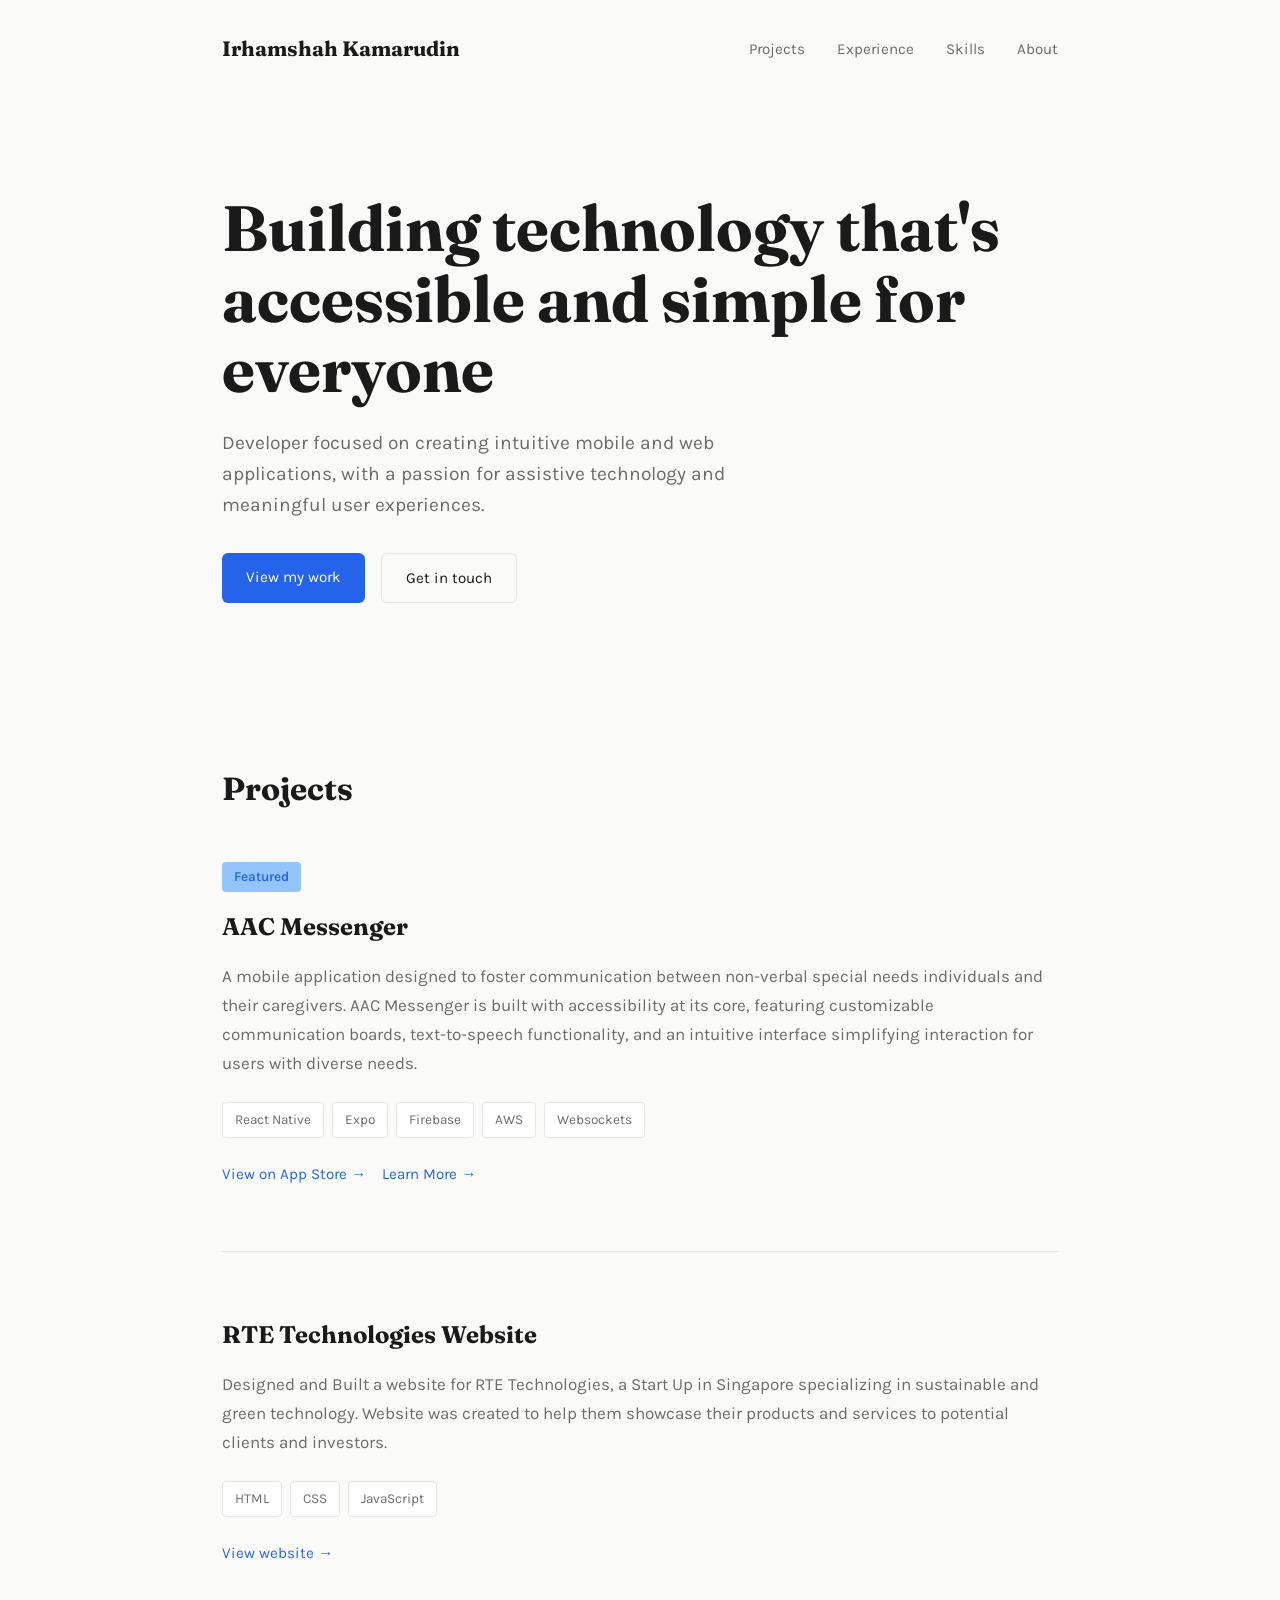
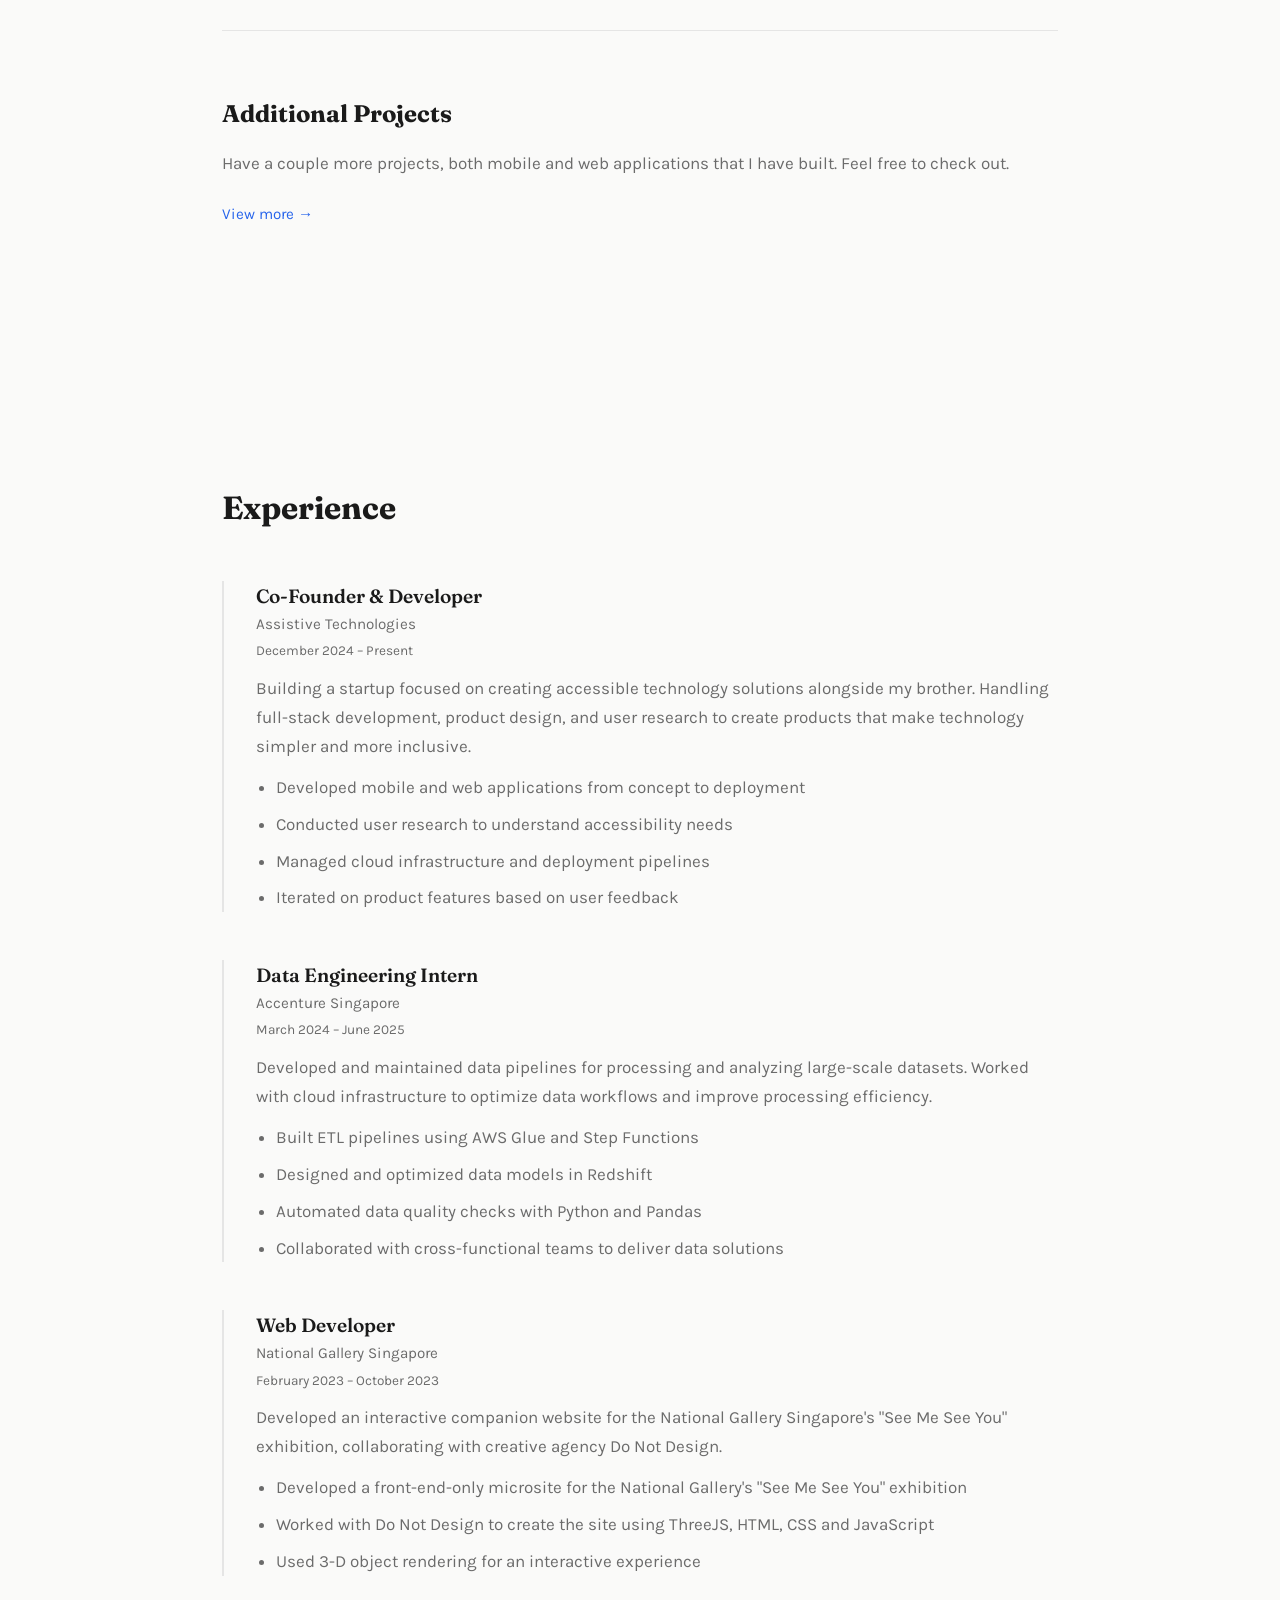
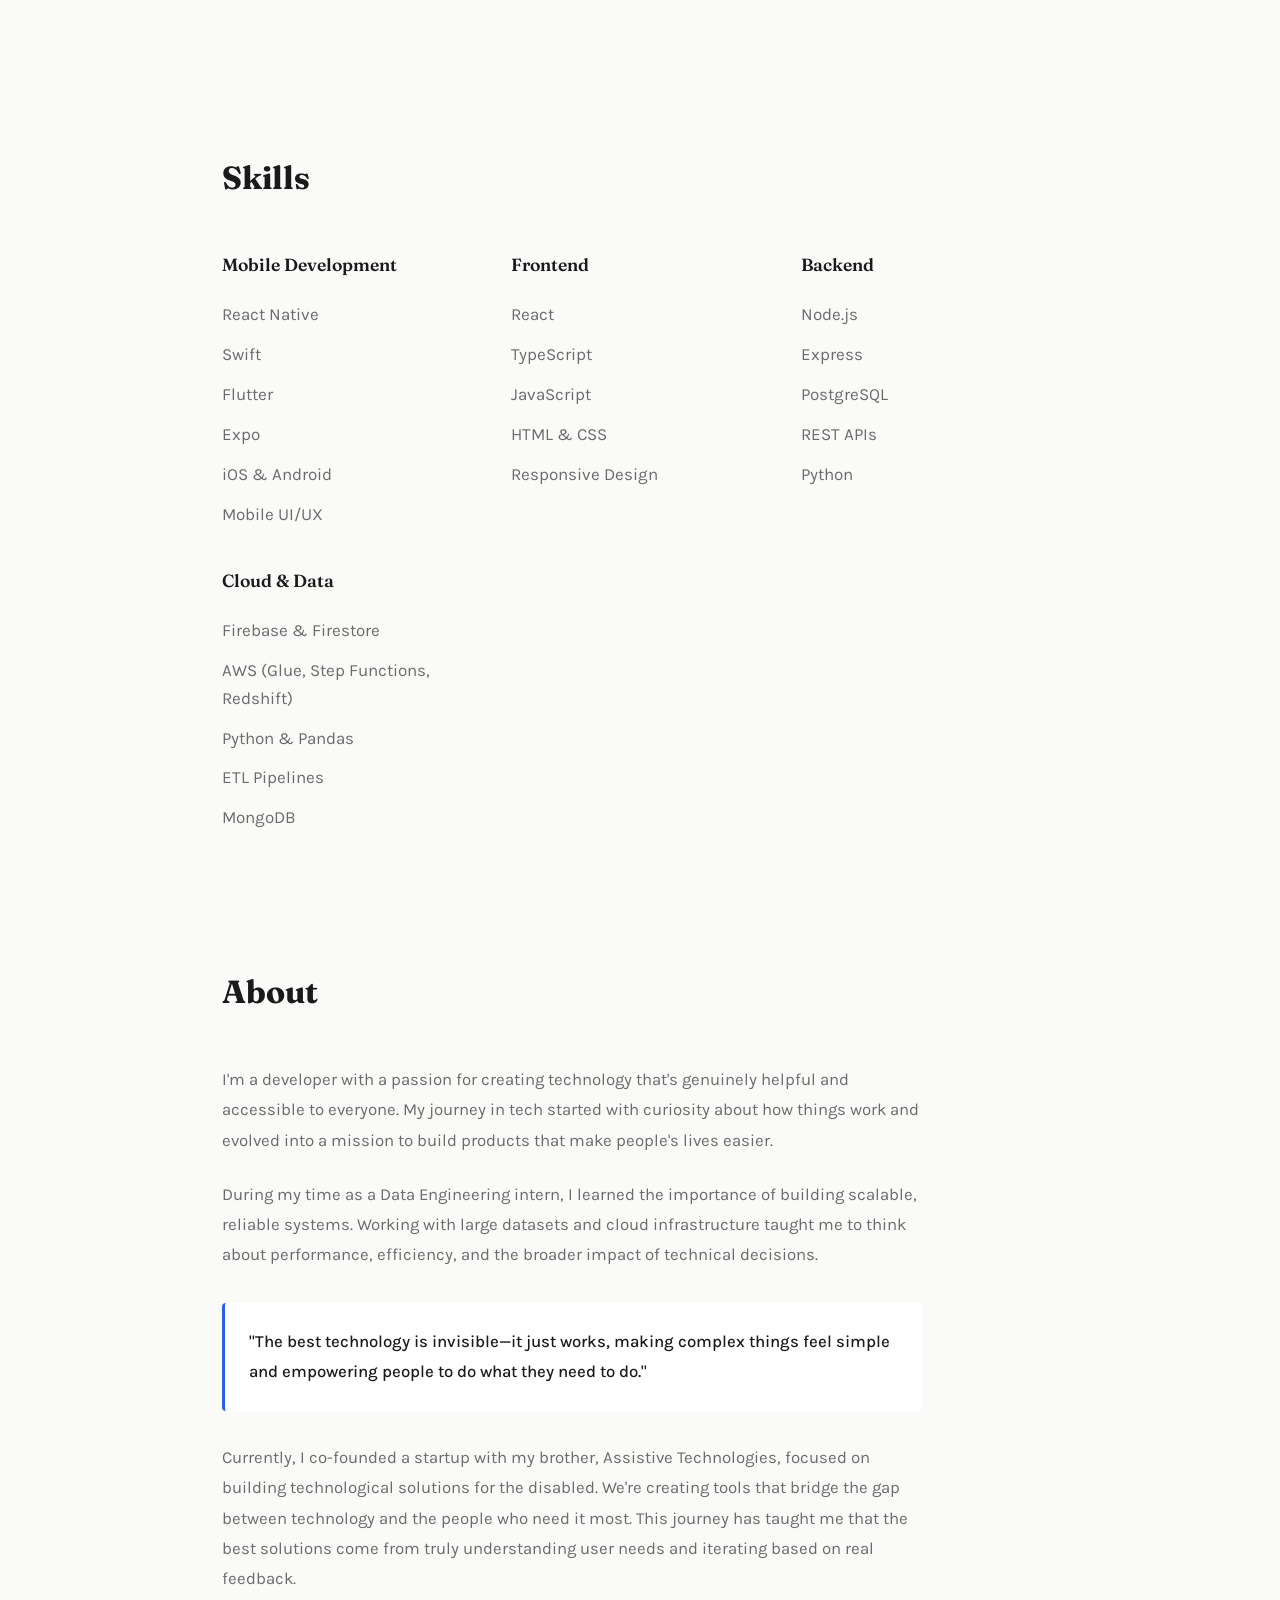
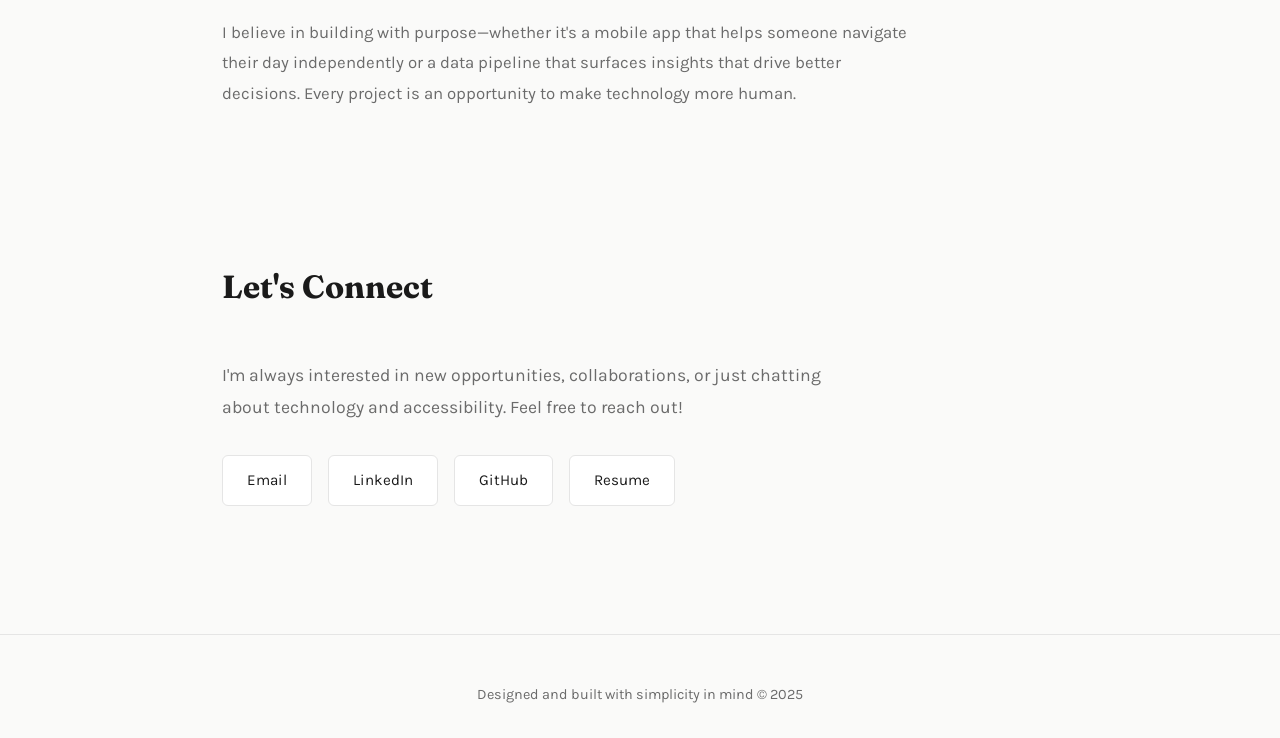
==== index.html @ ee4967f8 "finished portfolio" ====
<!DOCTYPE html>
<html lang="en">

<head>
    <meta charset="UTF-8">
    <meta name="viewport" content="width=device-width, initial-scale=1.0">
    <title>Developer Portfolio</title>
    <link rel="preconnect" href="https://fonts.googleapis.com">
    <link rel="preconnect" href="https://fonts.gstatic.com" crossorigin>
    <link rel="icon" type="image/png" href="/images/icon.png">
    <link
        href="https://fonts.googleapis.com/css2?family=Karla:wght@400;600&family=Fraunces:opsz,wght@9..144,500;9..144,700&display=swap"
        rel="stylesheet">
    <style>
        :root {
            --bg: #fafaf9;
            --text-primary: #1a1a1a;
            --text-secondary: #6b6b6b;
            --accent: #2563eb;
            --accent-light: #93c5fd;
            --border: #e5e5e5;
            --card-bg: #ffffff;
        }

        * {
            margin: 0;
            padding: 0;
            box-sizing: border-box;
        }

        body {
            font-family: 'Karla', sans-serif;
            background: var(--bg);
            color: var(--text-primary);
            line-height: 1.6;
            font-size: 17px;
        }

        .container {
            max-width: 900px;
            margin: 0 auto;
            padding: 0 2rem;
        }

        /* Navigation */
        nav {
            padding: 2rem 0;
            margin-bottom: 2rem;
        }

        .nav-content {
            display: flex;
            justify-content: space-between;
            align-items: center;
        }

        .logo {
            font-family: 'Fraunces', serif;
            font-size: 1.3rem;
            font-weight: 700;
            color: var(--text-primary);
        }

        .nav-links {
            display: flex;
            gap: 2rem;
            list-style: none;
        }

        .nav-links a {
            color: var(--text-secondary);
            text-decoration: none;
            transition: color 0.2s ease;
            font-size: 0.95rem;
        }

        .nav-links a:hover {
            color: var(--text-primary);
        }

        /* Hero Section */
        .hero {
            padding: 4rem 0 6rem;
        }

        .hero-title {
            font-family: 'Fraunces', serif;
            font-size: clamp(2.5rem, 6vw, 4rem);
            font-weight: 700;
            line-height: 1.1;
            margin-bottom: 1.5rem;
            color: var(--text-primary);
        }

        .hero-description {
            font-size: 1.2rem;
            color: var(--text-secondary);
            max-width: 600px;
            margin-bottom: 2rem;
        }

        .hero-cta {
            display: inline-flex;
            gap: 1rem;
        }

        .btn {
            padding: 0.75rem 1.5rem;
            font-family: 'Karla', sans-serif;
            font-size: 0.95rem;
            border: none;
            cursor: pointer;
            transition: all 0.2s ease;
            text-decoration: none;
            display: inline-block;
            border-radius: 6px;
        }

        .btn-primary {
            background: var(--accent);
            color: white;
        }

        .btn-primary:hover {
            background: #1d4ed8;
        }

        .btn-secondary {
            background: transparent;
            color: var(--text-primary);
            border: 1px solid var(--border);
        }

        .btn-secondary:hover {
            border-color: var(--text-primary);
        }

        /* Section */
        .section {
            padding: 4rem 0;
        }

        .section-title {
            font-family: 'Fraunces', serif;
            font-size: 2rem;
            font-weight: 700;
            margin-bottom: 3rem;
            color: var(--text-primary);
        }

        /* Projects */
        .project {
            margin-bottom: 4rem;
            padding-bottom: 4rem;
            border-bottom: 1px solid var(--border);
        }

        .project:last-child {
            border-bottom: none;
        }

        .project-header {
            margin-bottom: 1rem;
        }

        .project-title {
            font-family: 'Fraunces', serif;
            font-size: 1.5rem;
            font-weight: 700;
            margin-bottom: 0.5rem;
            color: var(--text-primary);
        }

        .project-badge {
            display: inline-block;
            padding: 0.25rem 0.75rem;
            background: var(--accent-light);
            color: var(--accent);
            font-size: 0.85rem;
            font-weight: 600;
            border-radius: 4px;
            margin-bottom: 1rem;
        }

        .project-description {
            color: var(--text-secondary);
            margin-bottom: 1.5rem;
            line-height: 1.7;
        }

        .project-tech {
            display: flex;
            flex-wrap: wrap;
            gap: 0.5rem;
            margin-bottom: 1.5rem;
        }

        .tech-tag {
            padding: 0.4rem 0.75rem;
            background: var(--card-bg);
            border: 1px solid var(--border);
            color: var(--text-secondary);
            font-size: 0.85rem;
            border-radius: 4px;
        }

        .project-links {
            display: flex;
            gap: 1rem;
        }

        .project-link {
            color: var(--accent);
            text-decoration: none;
            font-size: 0.95rem;
            transition: opacity 0.2s ease;
        }

        .project-link:hover {
            opacity: 0.7;
        }

        .project-link::after {
            content: ' →';
        }

        /* Experience */
        .experience-item {
            margin-bottom: 3rem;
            padding-left: 2rem;
            border-left: 2px solid var(--border);
        }

        .experience-header {
            margin-bottom: 0.75rem;
        }

        .experience-title {
            font-family: 'Fraunces', serif;
            font-size: 1.2rem;
            font-weight: 600;
            color: var(--text-primary);
        }

        .experience-company {
            color: var(--text-secondary);
            font-size: 0.95rem;
            margin-bottom: 0.25rem;
        }

        .experience-period {
            color: var(--text-secondary);
            font-size: 0.85rem;
        }

        .experience-description {
            color: var(--text-secondary);
            line-height: 1.7;
        }

        .experience-description ul {
            margin-top: 0.75rem;
            padding-left: 1.25rem;
        }

        .experience-description li {
            margin-bottom: 0.5rem;
        }

        /* Skills */
        .skills-grid {
            display: grid;
            grid-template-columns: repeat(auto-fit, minmax(200px, 1fr));
            gap: 2rem;
        }

        .skill-category h3 {
            font-family: 'Fraunces', serif;
            font-size: 1.1rem;
            font-weight: 600;
            margin-bottom: 1rem;
            color: var(--text-primary);
        }

        .skill-list {
            list-style: none;
        }

        .skill-list li {
            padding: 0.4rem 0;
            color: var(--text-secondary);
        }

        /* About / Story */
        .story-content {
            max-width: 700px;
        }

        .story-content p {
            color: var(--text-secondary);
            margin-bottom: 1.5rem;
            line-height: 1.8;
            font-size: 1.05rem;
        }

        .story-highlight {
            background: var(--card-bg);
            border-left: 3px solid var(--accent);
            padding: 1.5rem;
            margin: 2rem 0;
            border-radius: 4px;
        }

        .story-highlight p {
            margin-bottom: 0;
            color: var(--text-primary);
            font-weight: 500;
        }

        /* Contact */
        .contact-content {
            max-width: 600px;
        }

        .contact-description {
            color: var(--text-secondary);
            font-size: 1.1rem;
            margin-bottom: 2rem;
            line-height: 1.8;
        }

        .contact-methods {
            display: flex;
            gap: 1rem;
            flex-wrap: wrap;
        }

        .contact-link {
            padding: 0.75rem 1.5rem;
            background: var(--card-bg);
            border: 1px solid var(--border);
            color: var(--text-primary);
            text-decoration: none;
            border-radius: 6px;
            transition: all 0.2s ease;
            font-size: 0.95rem;
        }

        .contact-link:hover {
            border-color: var(--accent);
            color: var(--accent);
        }

        /* Footer */
        footer {
            padding: 3rem 0 2rem;
            margin-top: 4rem;
            border-top: 1px solid var(--border);
            text-align: center;
            color: var(--text-secondary);
            font-size: 0.9rem;
        }

        /* Mobile menu button */
        .mobile-menu-btn {
            display: none;
            background: none;
            border: none;
            font-size: 1.5rem;
            cursor: pointer;
            color: var(--text-primary);
            padding: 0.5rem;
        }

        /* Mobile menu overlay */
        .mobile-menu {
            display: none;
            position: fixed;
            top: 0;
            left: 0;
            right: 0;
            bottom: 0;
            background: var(--bg);
            z-index: 1000;
            padding: 2rem;
        }

        .mobile-menu.active {
            display: flex;
            flex-direction: column;
        }

        .mobile-menu-header {
            display: flex;
            justify-content: space-between;
            align-items: center;
            margin-bottom: 3rem;
        }

        .mobile-menu-close {
            background: none;
            border: none;
            font-size: 2rem;
            cursor: pointer;
            color: var(--text-primary);
            padding: 0.5rem;
        }

        .mobile-nav-links {
            list-style: none;
            display: flex;
            flex-direction: column;
            gap: 2rem;
        }

        .mobile-nav-links a {
            color: var(--text-primary);
            text-decoration: none;
            font-size: 1.5rem;
            font-family: 'Fraunces', serif;
            font-weight: 600;
        }

        /* Responsive */
        @media (max-width: 768px) {
            .nav-links {
                display: none;
            }

            .hero {
                padding: 2rem 0 4rem;
            }

            .section {
                padding: 3rem 0;
            }

            .skills-grid {
                grid-template-columns: 1fr;
            }

            .hero-cta {
                flex-direction: column;
                align-items: flex-start;
            }

            .contact-methods {
                flex-direction: column;
            }

            .experience-item {
                padding-left: 1rem;
            }

            .nav-links {
                display: none;
            }

            .mobile-menu-btn {
                display: block;
                /* This is new - shows the hamburger button */
            }
        }

        /* Smooth animations */
        @media (prefers-reduced-motion: no-preference) {

            .hero,
            .project,
            .experience-item,
            .skill-category {
                animation: fadeIn 0.6s ease;
            }

            @keyframes fadeIn {
                from {
                    opacity: 0;
                    transform: translateY(20px);
                }

                to {
                    opacity: 1;
                    transform: translateY(0);
                }
            }
        }
    </style>
</head>

<body>
    <nav>
        <div class="container">
            <div class="nav-content">
                <div class="logo">Irhamshah Kamarudin</div>
                <ul class="nav-links">
                    <li><a href="./projects.html">Projects</a></li>
                    <li><a href="#experience">Experience</a></li>
                    <li><a href="#skills">Skills</a></li>
                    <li><a href="#about">About</a></li>
                </ul>
                <button class="mobile-menu-btn" aria-label="Open menu">☰</button>
            </div>
        </div>
    </nav>

    <!-- Mobile Menu -->
    <div class="mobile-menu" id="mobileMenu">
        <div class="mobile-menu-header">
            <div class="logo">Irhamshah Kamarudin</div>
            <button class="mobile-menu-close" aria-label="Close menu">×</button>
        </div>
        <ul class="mobile-nav-links">
            <li><a href="#projects">Projects</a></li>
            <li><a href="#experience">Experience</a></li>
            <li><a href="#skills">Skills</a></li>
            <li><a href="#about">About</a></li>
            <li><a href="#contact">Contact</a></li>
        </ul>
    </div>


    <section class="hero">
        <div class="container">
            <h1 class="hero-title">Building technology that's accessible and simple for everyone</h1>
            <p class="hero-description">
                Developer focused on creating intuitive mobile and web applications,
                with a passion for assistive technology and meaningful user experiences.
            </p>
            <div class="hero-cta">
                <a href="#projects" class="btn btn-primary">View my work</a>
                <a href="#contact" class="btn btn-secondary">Get in touch</a>
            </div>
        </div>
    </section>

    <section id="projects" class="section">
        <div class="container">
            <h2 class="section-title">Projects</h2>

            <div class="project">
                <div class="project-header">
                    <span class="project-badge">Featured</span>
                    <h3 class="project-title">AAC Messenger</h3>
                </div>
                <p class="project-description">
                    A mobile application designed to foster communication between non-verbal special needs individuals
                    and their caregivers. AAC Messenger is built with accessibility at its core, featuring customizable
                    communication boards, text-to-speech functionality, and an intuitive interface simplifying
                    interaction for users with diverse needs.
                </p>
                <div class="project-tech">
                    <span class="tech-tag">React Native</span>
                    <span class="tech-tag">Expo</span>
                    <span class="tech-tag">Firebase</span>
                    <span class="tech-tag">AWS</span>
                    <span class="tech-tag">Websockets</span>
                </div>
                <div class="project-links">
                    <a href="https://apps.apple.com/us/app/aac-messenger/id6747913083" class="project-link"
                        target="_blank">View on App Store</a>
                    <a href="https://assistivetech.co" class="project-link" target="_blank">Learn More</a>
                </div>
            </div>

            <div class="project">
                <div class="project-header">
                    <h3 class="project-title">RTE Technologies Website</h3>
                </div>
                <p class="project-description">
                    Designed and Built a website for RTE Technologies, a Start Up in Singapore specializing in
                    sustainable and green technology. Website was created to help them showcase their products and
                    services to potential clients and investors.
                </p>
                <div class="project-tech">
                    <span class="tech-tag">HTML</span>
                    <span class="tech-tag">CSS</span>
                    <span class="tech-tag">JavaScript</span>
                </div>
                <div class="project-links">
                    <a href="https://rte-technologies.vercel.app" class="project-link" target="_blank">View website</a>
                </div>
            </div>

            <div class="project">
                <div class="project-header">
                    <h3 class="project-title">Additional Projects</h3>
                </div>
                <p class="project-description">
                    Have a couple more projects, both mobile and web applications that I have built. Feel free to check
                    out.
                </p>
                <div class="project-links">
                    <a href="./projects.html" class="project-link">View more</a>
                </div>
            </div>
        </div>
    </section>

    <section id="experience" class="section">
        <div class="container">
            <h2 class="section-title">Experience</h2>

            <div class="experience-item">
                <div class="experience-header">
                    <h3 class="experience-title">Co-Founder & Developer</h3>
                    <p class="experience-company">Assistive Technologies</p>
                    <p class="experience-period">December 2024 – Present</p>
                </div>
                <div class="experience-description">
                    <p>
                        Building a startup focused on creating accessible technology solutions alongside my brother.
                        Handling full-stack development, product design, and user research to create products that
                        make technology simpler and more inclusive.
                    </p>
                    <ul>
                        <li>Developed mobile and web applications from concept to deployment</li>
                        <li>Conducted user research to understand accessibility needs</li>
                        <li>Managed cloud infrastructure and deployment pipelines</li>
                        <li>Iterated on product features based on user feedback</li>
                    </ul>
                </div>
            </div>

            <div class="experience-item">
                <div class="experience-header">
                    <h3 class="experience-title">Data Engineering Intern</h3>
                    <p class="experience-company">Accenture Singapore</p>
                    <p class="experience-period">March 2024 – June 2025</p>
                </div>
                <div class="experience-description">
                    <p>
                        Developed and maintained data pipelines for processing and analyzing large-scale datasets.
                        Worked with cloud infrastructure to optimize data workflows and improve processing efficiency.
                    </p>
                    <ul>
                        <li>Built ETL pipelines using AWS Glue and Step Functions</li>
                        <li>Designed and optimized data models in Redshift</li>
                        <li>Automated data quality checks with Python and Pandas</li>
                        <li>Collaborated with cross-functional teams to deliver data solutions</li>
                    </ul>
                </div>
            </div>

            <div class="experience-item">
                <div class="experience-header">
                    <h3 class="experience-title">Web Developer</h3>
                    <p class="experience-company">National Gallery Singapore</p>
                    <p class="experience-period">February 2023 – October 2023</p>
                </div>
                <div class="experience-description">
                    <p>
                        Developed an interactive companion website for the National Gallery Singapore's "See Me See You"
                        exhibition, collaborating with creative agency Do Not Design.
                    </p>
                    <ul>
                        <li>Developed a front-end-only microsite for the National Gallery's "See Me See You" exhibition
                        </li>
                        <li>Worked with Do Not Design to create the site using ThreeJS, HTML, CSS and JavaScript</li>
                        <li>Used 3-D object rendering for an interactive experience</li>
                    </ul>
                </div>
            </div>
        </div>
    </section>

    <section id="skills" class="section">
        <div class="container">
            <h2 class="section-title">Skills</h2>

            <div class="skills-grid">
                <div class="skill-category">
                    <h3>Mobile Development</h3>
                    <ul class="skill-list">
                        <li>React Native</li>
                        <li>Swift</li>
                        <li>Flutter</li>
                        <li>Expo</li>
                        <li>iOS & Android</li>
                        <li>Mobile UI/UX</li>
                    </ul>
                </div>

                <div class="skill-category">
                    <h3>Frontend</h3>
                    <ul class="skill-list">
                        <li>React</li>
                        <li>TypeScript</li>
                        <li>JavaScript</li>
                        <li>HTML & CSS</li>
                        <li>Responsive Design</li>
                    </ul>
                </div>

                <div class="skill-category">
                    <h3>Backend</h3>
                    <ul class="skill-list">
                        <li>Node.js</li>
                        <li>Express</li>
                        <li>PostgreSQL</li>
                        <li>REST APIs</li>
                        <li>Python</li>
                    </ul>
                </div>

                <div class="skill-category">
                    <h3>Cloud & Data</h3>
                    <ul class="skill-list">
                        <li>Firebase & Firestore</li>
                        <li>AWS (Glue, Step Functions, Redshift)</li>
                        <li>Python & Pandas</li>
                        <li>ETL Pipelines</li>
                        <li>MongoDB</li>
                    </ul>
                </div>
            </div>
        </div>
    </section>

    <section id="about" class="section">
        <div class="container">
            <h2 class="section-title">About</h2>

            <div class="story-content">
                <p>
                    I'm a developer with a passion for creating technology that's genuinely helpful and accessible
                    to everyone. My journey in tech started with curiosity about how things work and evolved into
                    a mission to build products that make people's lives easier.
                </p>

                <p>
                    During my time as a Data Engineering intern, I learned the importance of building scalable,
                    reliable systems. Working with large datasets and cloud infrastructure taught me to think
                    about performance, efficiency, and the broader impact of technical decisions.
                </p>

                <div class="story-highlight">
                    <p>
                        "The best technology is invisible—it just works, making complex things feel simple and
                        empowering people to do what they need to do."
                    </p>
                </div>

                <p>
                    Currently, I co-founded a startup with my brother, Assistive Technologies, focused on building
                    technological solutions for the disabled.
                    We're creating tools that bridge the gap between technology and the people who need it most.
                    This journey has taught me that the best solutions come from truly understanding user needs and
                    iterating based on real feedback.
                </p>

                <p>
                    I believe in building with purpose—whether it's a mobile app that helps someone navigate their
                    day independently or a data pipeline that surfaces insights that drive better decisions.
                    Every project is an opportunity to make technology more human.
                </p>
            </div>
        </div>
    </section>

    <section id="contact" class="section">
        <div class="container">
            <h2 class="section-title">Let's Connect</h2>

            <div class="contact-content">
                <p class="contact-description">
                    I'm always interested in new opportunities, collaborations, or just chatting about
                    technology and accessibility. Feel free to reach out!
                </p>
                <div class="contact-methods">
                    <a href="mailto:irhamshah321@gmail.com" class="contact-link">Email</a>
                    <a href="https://www.linkedin.com/in/irhamshah-kamarudin-80ab85247/" class="contact-link"
                        target="_blank">LinkedIn</a>
                    <a href="https://github.com/Irhamshah" class="contact-link" target="_blank">GitHub</a>
                    <a href="https://docs.google.com/document/d/1ploXqMOo59dE6M9wR68OYbi_qHSJCjIAnPvrazrjEHA/edit?usp=sharing"
                        class="contact-link" target="_blank">Resume</a>
                </div>
            </div>
        </div>
    </section>

    <footer>
        <div class="container">
            <p>Designed and built with simplicity in mind © 2025</p>
        </div>
    </footer>

    <script src="./script.js"></script>
</body>

</html>
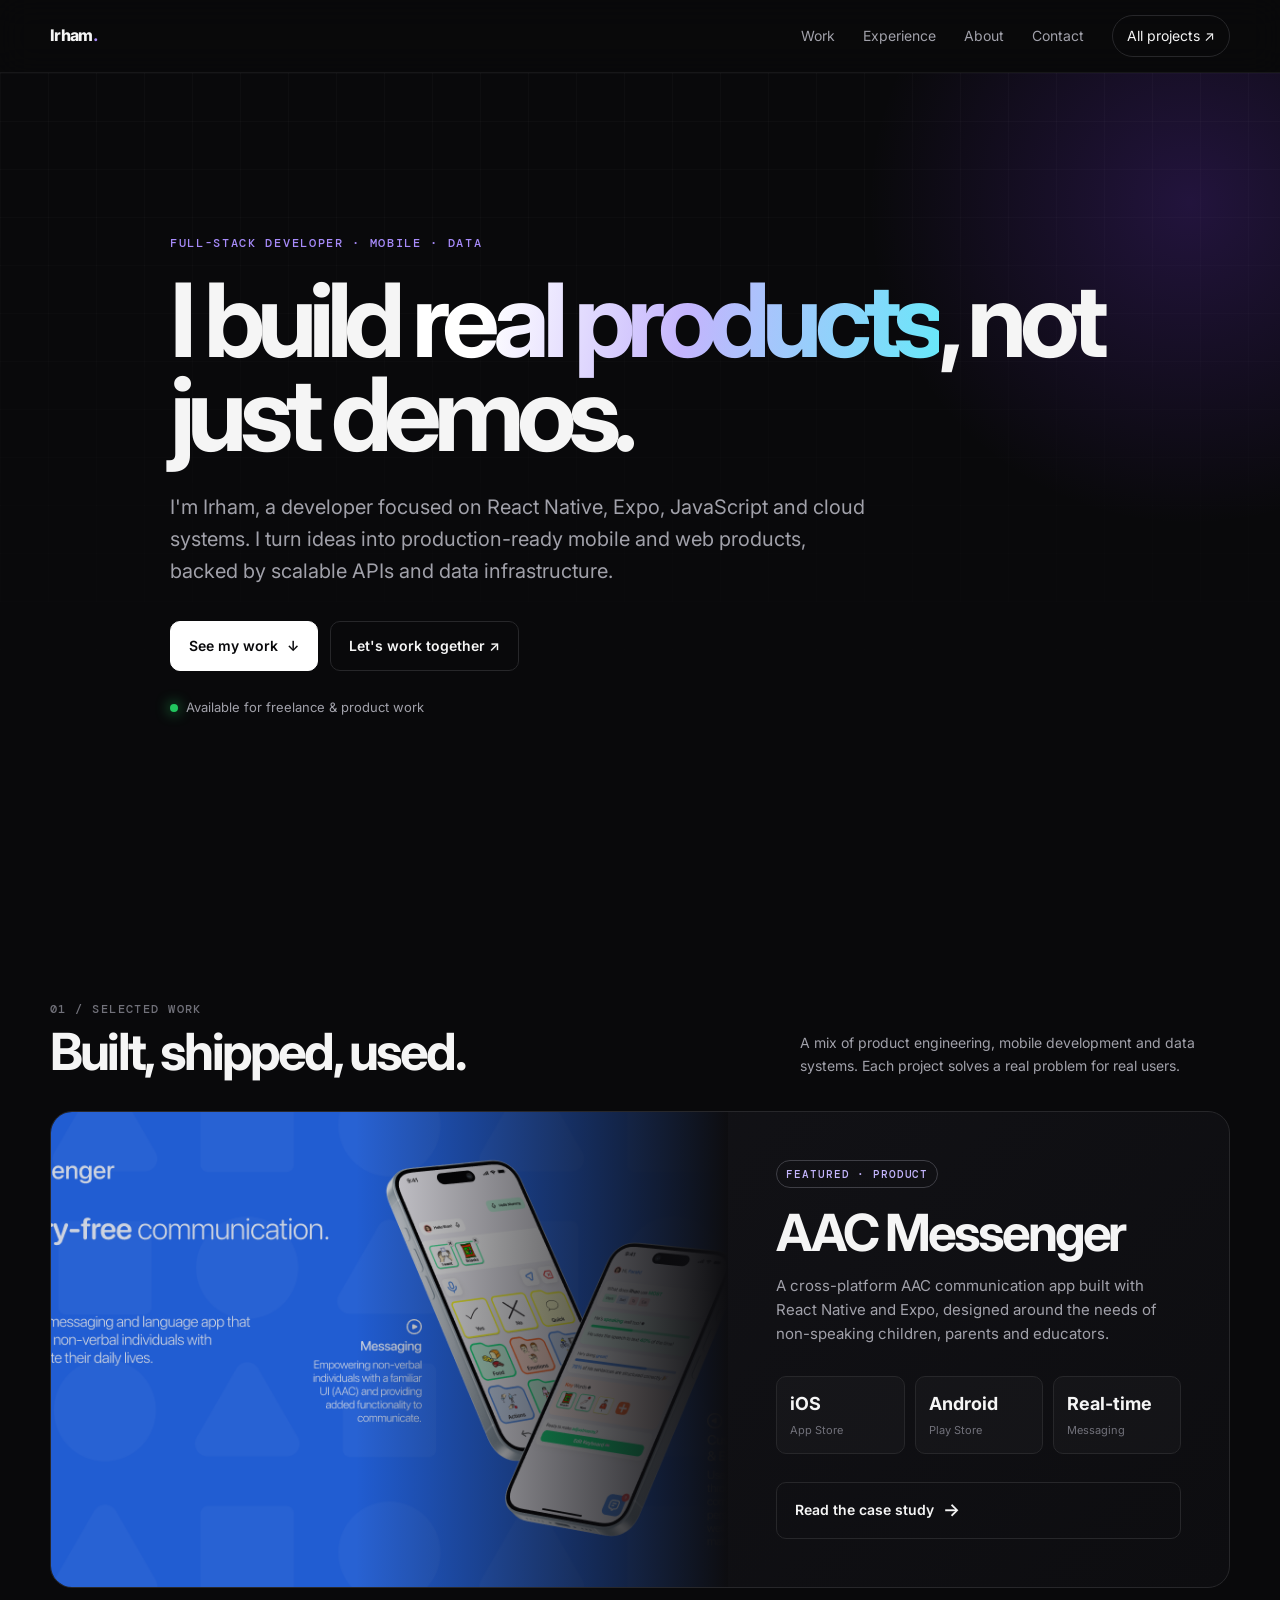
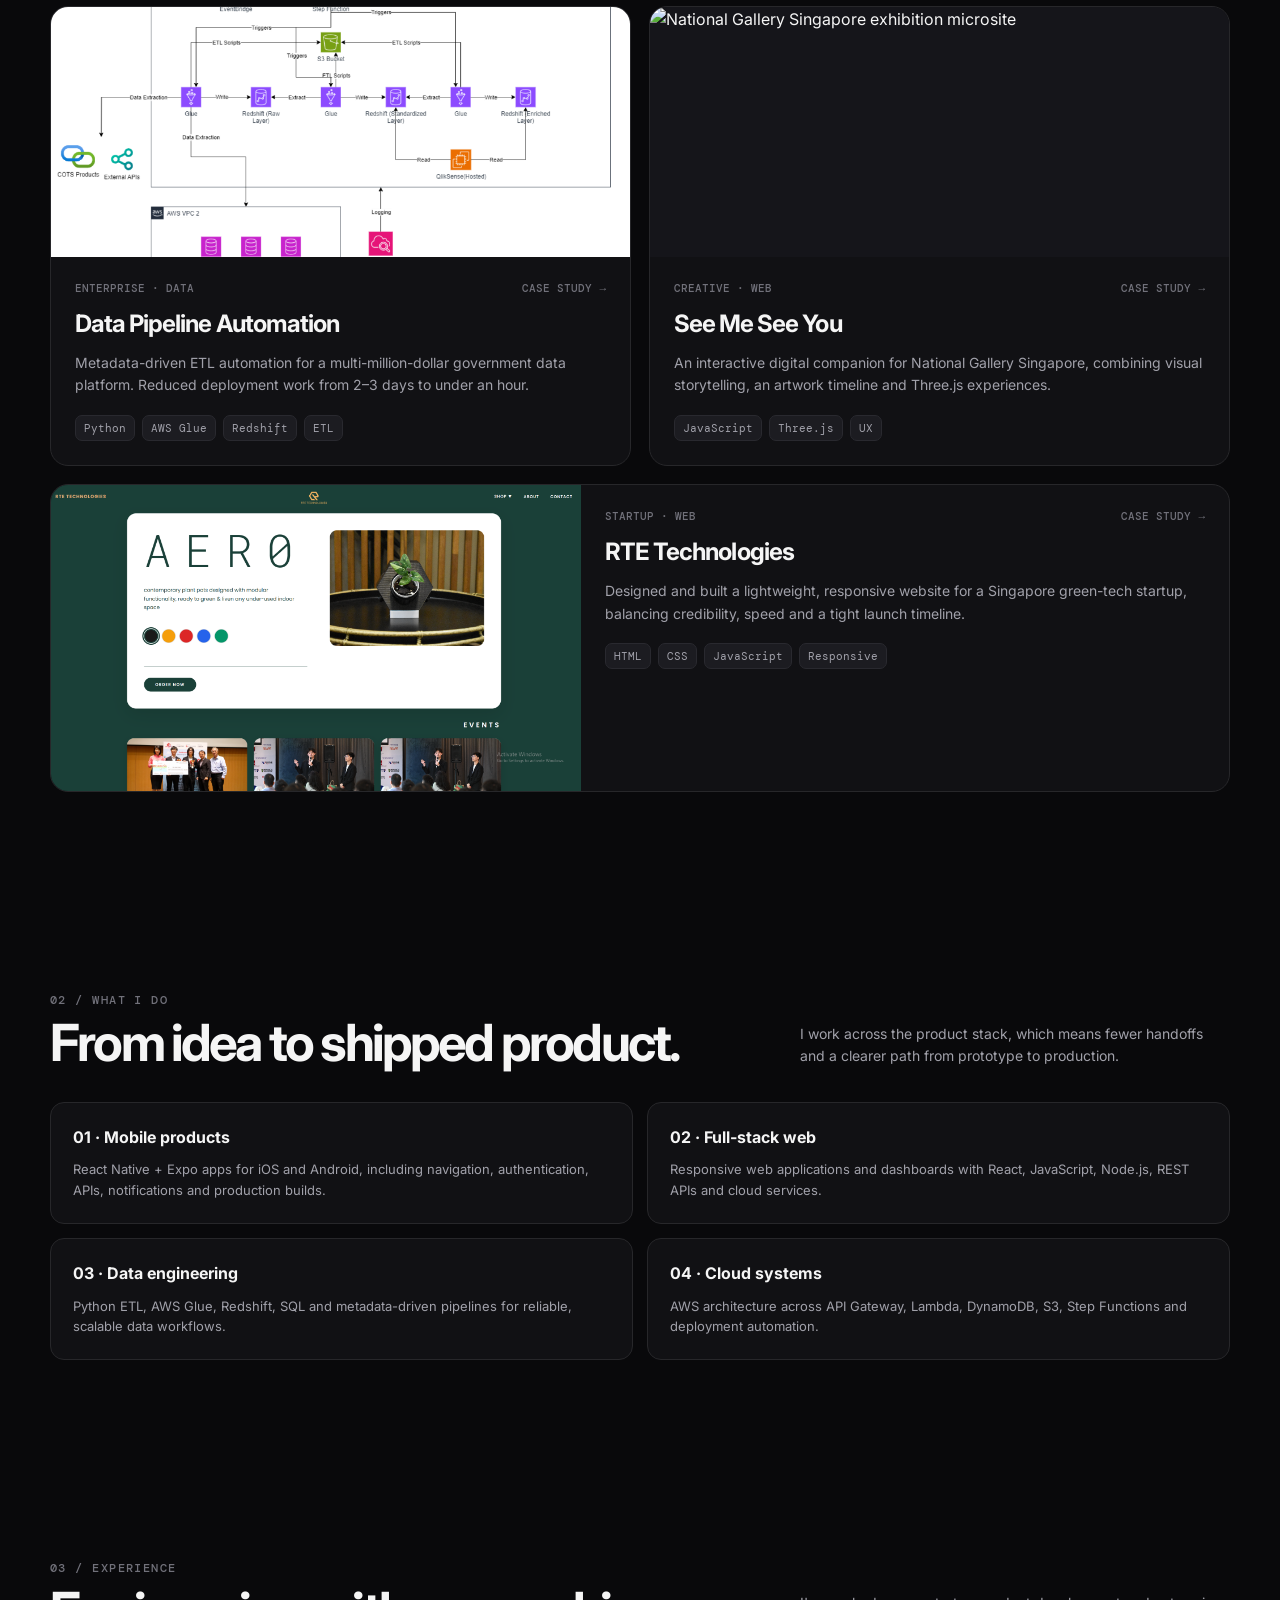
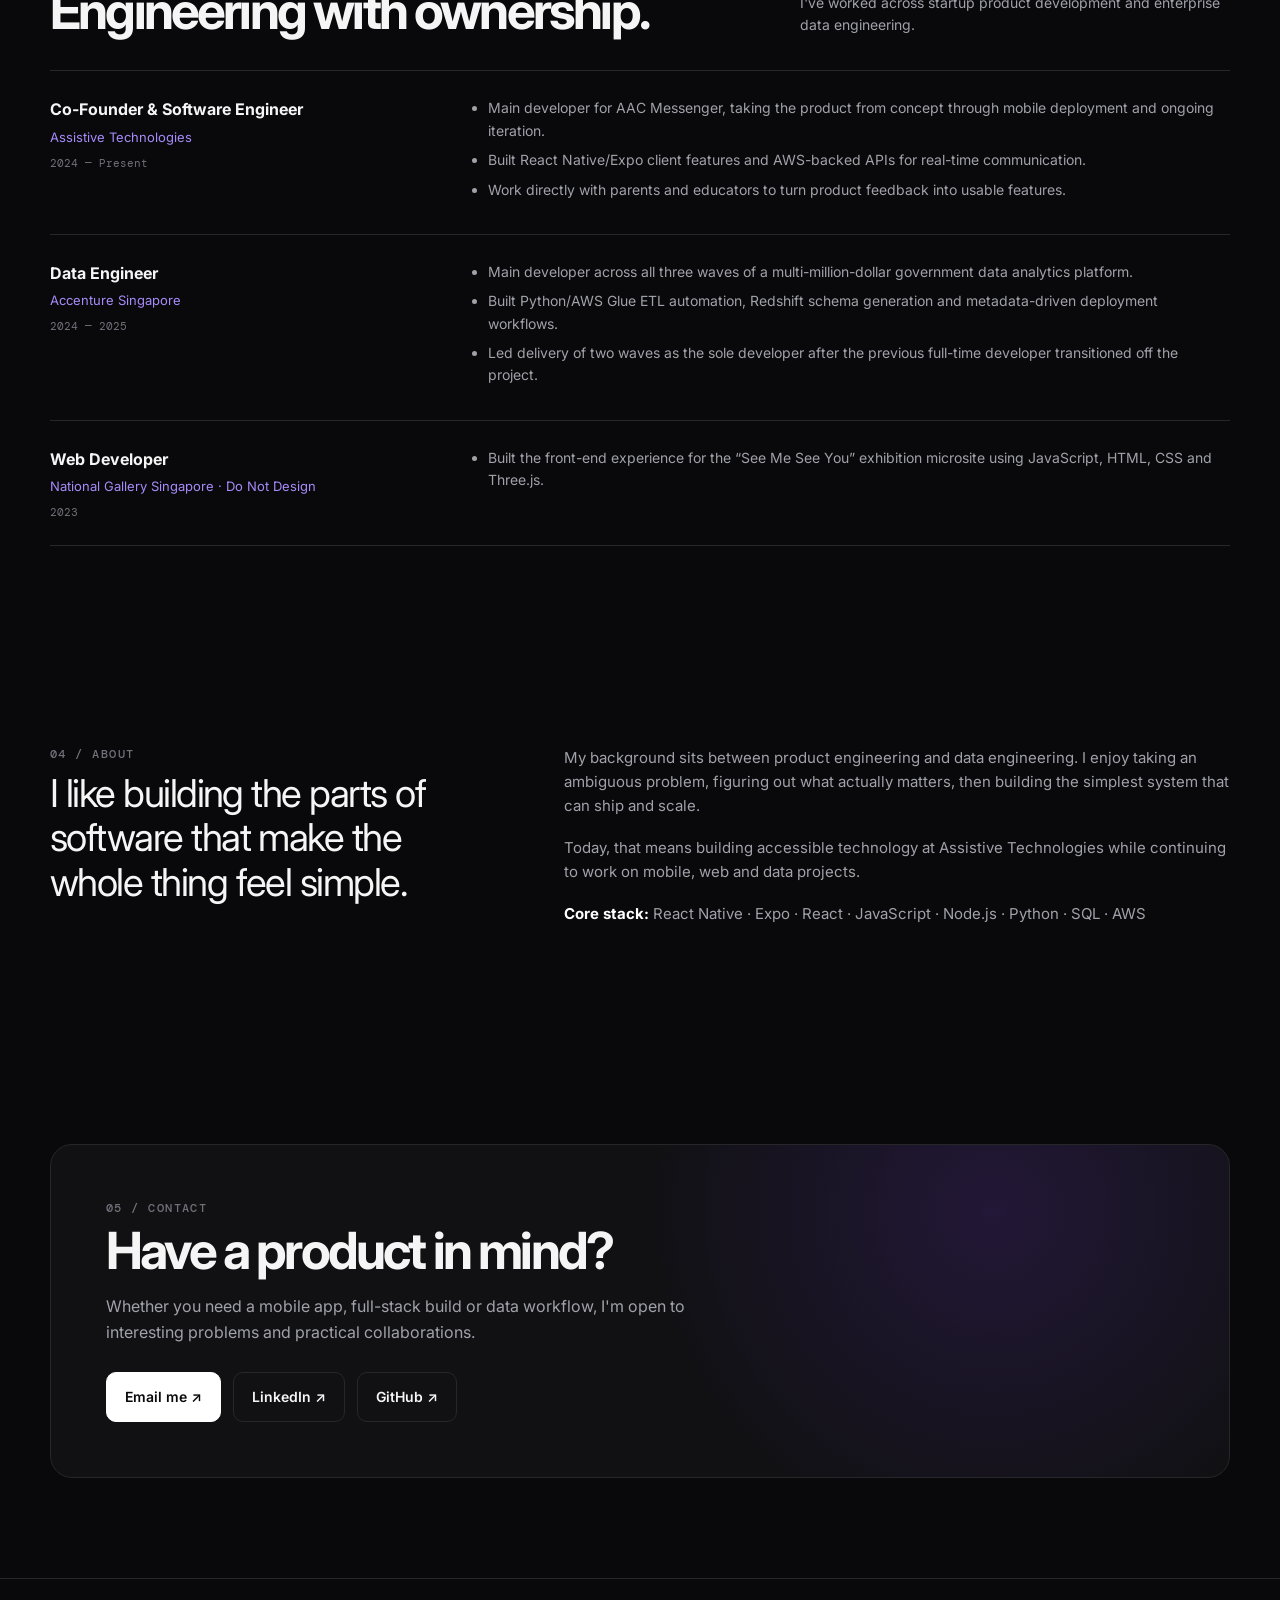
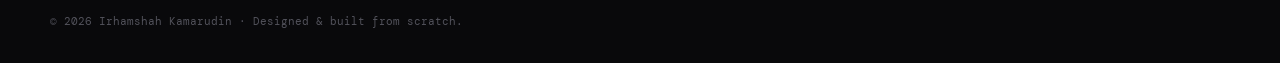
==== commit 9d15db65: "major redesign update" ====
--- a/index.html
+++ b/index.html
@@ -4,484 +4,577 @@
 <head>
     <meta charset="UTF-8">
     <meta name="viewport" content="width=device-width, initial-scale=1.0">
-    <title>Developer Portfolio</title>
+    <meta name="description"
+        content="Irhamshah Kamarudin is a full-stack, React Native and data engineer building production-ready digital products.">
+    <title>Irhamshah Kamarudin — Developer & Product Builder</title>
+    <link rel="icon" type="image/png" href="images/icon.png">
     <link rel="preconnect" href="https://fonts.googleapis.com">
     <link rel="preconnect" href="https://fonts.gstatic.com" crossorigin>
-    <link rel="icon" type="image/png" href="/images/icon.png">
     <link
-        href="https://fonts.googleapis.com/css2?family=Karla:wght@400;600&family=Fraunces:opsz,wght@9..144,500;9..144,700&display=swap"
+        href="https://fonts.googleapis.com/css2?family=DM+Mono:wght@400;500&family=Inter:wght@400;500;600;700;800&display=swap"
         rel="stylesheet">
     <style>
         :root {
-            --bg: #fafaf9;
-            --text-primary: #1a1a1a;
-            --text-secondary: #6b6b6b;
-            --accent: #2563eb;
-            --accent-light: #93c5fd;
-            --border: #e5e5e5;
-            --card-bg: #ffffff;
+            --bg: #09090b;
+            --surface: #111114;
+            --surface2: #17171b;
+            --text: #f5f5f5;
+            --muted: #a1a1aa;
+            --line: #27272a;
+            --accent: #7c3aed;
+            --accent2: #22d3ee;
+            --max: 1180px;
         }
 
         * {
+            box-sizing: border-box;
             margin: 0;
-            padding: 0;
-            box-sizing: border-box;
+            padding: 0
+        }
+
+        html {
+            scroll-behavior: smooth
         }
 
         body {
-            font-family: 'Karla', sans-serif;
+            font-family: Inter, system-ui, sans-serif;
             background: var(--bg);
-            color: var(--text-primary);
-            line-height: 1.6;
-            font-size: 17px;
+            color: var(--text);
+            line-height: 1.6
+        }
+
+        a {
+            color: inherit;
+            text-decoration: none
         }
 
         .container {
-            max-width: 900px;
-            margin: 0 auto;
-            padding: 0 2rem;
-        }
-
-        /* Navigation */
+            width: min(var(--max), calc(100% - 40px));
+            margin: auto
+        }
+
         nav {
-            padding: 2rem 0;
-            margin-bottom: 2rem;
-        }
-
-        .nav-content {
+            position: sticky;
+            top: 0;
+            z-index: 20;
+            background: rgba(9, 9, 11, .78);
+            backdrop-filter: blur(16px);
+            border-bottom: 1px solid rgba(255, 255, 255, .06)
+        }
+
+        .nav {
+            height: 72px;
+            display: flex;
+            align-items: center;
+            justify-content: space-between
+        }
+
+        .logo {
+            font-weight: 800;
+            letter-spacing: -.04em
+        }
+
+        .logo span {
+            color: #a78bfa
+        }
+
+        .navlinks {
+            display: flex;
+            gap: 28px;
+            align-items: center;
+            font-size: 14px;
+            color: var(--muted)
+        }
+
+        .navlinks a:hover {
+            color: var(--text)
+        }
+
+        .nav-cta {
+            padding: 9px 14px;
+            border: 1px solid var(--line);
+            border-radius: 999px;
+            color: var(--text)
+        }
+
+        .hero {
+            min-height: calc(100vh - 72px);
+            display: flex;
+            align-items: center;
+            padding: 80px 0 100px;
+            position: relative;
+            overflow: hidden
+        }
+
+        .hero:before {
+            content: "";
+            position: absolute;
+            width: 700px;
+            height: 700px;
+            right: -260px;
+            top: -220px;
+            background: radial-gradient(circle, rgba(124, 58, 237, .22), transparent 65%);
+            pointer-events: none
+        }
+
+        .hero:after {
+            content: "";
+            position: absolute;
+            inset: 0;
+            background-image: linear-gradient(rgba(255, 255, 255, .025) 1px, transparent 1px), linear-gradient(90deg, rgba(255, 255, 255, .025) 1px, transparent 1px);
+            background-size: 48px 48px;
+            mask-image: linear-gradient(to bottom, black, transparent 85%);
+            pointer-events: none
+        }
+
+        .hero-inner {
+            position: relative;
+            z-index: 1;
+            max-width: 940px
+        }
+
+        .eyebrow {
+            font: 500 12px "DM Mono", monospace;
+            color: #a78bfa;
+            letter-spacing: .14em;
+            text-transform: uppercase;
+            margin-bottom: 22px
+        }
+
+        h1 {
+            font-size: clamp(3.4rem, 8vw, 7.6rem);
+            line-height: .92;
+            letter-spacing: -.075em;
+            max-width: 1050px
+        }
+
+        .gradient {
+            background: linear-gradient(100deg, #fff 15%, #c4b5fd 52%, #67e8f9);
+            -webkit-background-clip: text;
+            background-clip: text;
+            color: transparent
+        }
+
+        .hero-copy {
+            max-width: 700px;
+            margin: 30px 0 34px;
+            color: var(--muted);
+            font-size: clamp(1.05rem, 2vw, 1.25rem)
+        }
+
+        .actions {
+            display: flex;
+            gap: 12px;
+            flex-wrap: wrap
+        }
+
+        .btn {
+            display: inline-flex;
+            align-items: center;
+            gap: 9px;
+            padding: 13px 18px;
+            border-radius: 10px;
+            font-weight: 600;
+            font-size: 14px;
+            border: 1px solid var(--line);
+            transition: .2s
+        }
+
+        .btn-primary {
+            background: #fff;
+            color: #09090b;
+            border-color: #fff
+        }
+
+        .btn-primary:hover {
+            transform: translateY(-2px)
+        }
+
+        .btn-ghost:hover {
+            background: var(--surface2);
+            border-color: #3f3f46
+        }
+
+        .availability {
+            display: inline-flex;
+            align-items: center;
+            gap: 8px;
+            margin-top: 26px;
+            color: var(--muted);
+            font-size: 13px
+        }
+
+        .dot {
+            width: 8px;
+            height: 8px;
+            border-radius: 50%;
+            background: #22c55e;
+            box-shadow: 0 0 14px #22c55e
+        }
+
+        section {
+            padding: 100px 0
+        }
+
+        .section-head {
             display: flex;
             justify-content: space-between;
-            align-items: center;
-        }
-
-        .logo {
-            font-family: 'Fraunces', serif;
-            font-size: 1.3rem;
-            font-weight: 700;
-            color: var(--text-primary);
-        }
-
-        .nav-links {
-            display: flex;
-            gap: 2rem;
-            list-style: none;
-        }
-
-        .nav-links a {
-            color: var(--text-secondary);
-            text-decoration: none;
-            transition: color 0.2s ease;
-            font-size: 0.95rem;
-        }
-
-        .nav-links a:hover {
-            color: var(--text-primary);
-        }
-
-        /* Hero Section */
-        .hero {
-            padding: 4rem 0 6rem;
-        }
-
-        .hero-title {
-            font-family: 'Fraunces', serif;
-            font-size: clamp(2.5rem, 6vw, 4rem);
-            font-weight: 700;
-            line-height: 1.1;
-            margin-bottom: 1.5rem;
-            color: var(--text-primary);
-        }
-
-        .hero-description {
-            font-size: 1.2rem;
-            color: var(--text-secondary);
-            max-width: 600px;
-            margin-bottom: 2rem;
-        }
-
-        .hero-cta {
-            display: inline-flex;
-            gap: 1rem;
-        }
-
-        .btn {
-            padding: 0.75rem 1.5rem;
-            font-family: 'Karla', sans-serif;
-            font-size: 0.95rem;
-            border: none;
-            cursor: pointer;
-            transition: all 0.2s ease;
-            text-decoration: none;
-            display: inline-block;
-            border-radius: 6px;
-        }
-
-        .btn-primary {
-            background: var(--accent);
-            color: white;
-        }
-
-        .btn-primary:hover {
-            background: #1d4ed8;
-        }
-
-        .btn-secondary {
-            background: transparent;
-            color: var(--text-primary);
-            border: 1px solid var(--border);
-        }
-
-        .btn-secondary:hover {
-            border-color: var(--text-primary);
-        }
-
-        /* Section */
-        .section {
-            padding: 4rem 0;
-        }
-
-        .section-title {
-            font-family: 'Fraunces', serif;
-            font-size: 2rem;
-            font-weight: 700;
-            margin-bottom: 3rem;
-            color: var(--text-primary);
-        }
-
-        /* Projects */
-        .project {
-            margin-bottom: 4rem;
-            padding-bottom: 4rem;
-            border-bottom: 1px solid var(--border);
-        }
-
-        .project:last-child {
-            border-bottom: none;
-        }
-
-        .project-header {
-            margin-bottom: 1rem;
-        }
-
-        .project-title {
-            font-family: 'Fraunces', serif;
-            font-size: 1.5rem;
-            font-weight: 700;
-            margin-bottom: 0.5rem;
-            color: var(--text-primary);
-        }
-
-        .project-badge {
-            display: inline-block;
-            padding: 0.25rem 0.75rem;
-            background: var(--accent-light);
-            color: var(--accent);
-            font-size: 0.85rem;
-            font-weight: 600;
-            border-radius: 4px;
-            margin-bottom: 1rem;
-        }
-
-        .project-description {
-            color: var(--text-secondary);
-            margin-bottom: 1.5rem;
-            line-height: 1.7;
-        }
-
-        .project-tech {
-            display: flex;
-            flex-wrap: wrap;
-            gap: 0.5rem;
-            margin-bottom: 1.5rem;
-        }
-
-        .tech-tag {
-            padding: 0.4rem 0.75rem;
-            background: var(--card-bg);
-            border: 1px solid var(--border);
-            color: var(--text-secondary);
-            font-size: 0.85rem;
-            border-radius: 4px;
-        }
-
-        .project-links {
-            display: flex;
-            gap: 1rem;
-        }
-
-        .project-link {
-            color: var(--accent);
-            text-decoration: none;
-            font-size: 0.95rem;
-            transition: opacity 0.2s ease;
-        }
-
-        .project-link:hover {
-            opacity: 0.7;
-        }
-
-        .project-link::after {
-            content: ' →';
-        }
-
-        /* Experience */
-        .experience-item {
-            margin-bottom: 3rem;
-            padding-left: 2rem;
-            border-left: 2px solid var(--border);
-        }
-
-        .experience-header {
-            margin-bottom: 0.75rem;
-        }
-
-        .experience-title {
-            font-family: 'Fraunces', serif;
-            font-size: 1.2rem;
-            font-weight: 600;
-            color: var(--text-primary);
-        }
-
-        .experience-company {
-            color: var(--text-secondary);
-            font-size: 0.95rem;
-            margin-bottom: 0.25rem;
-        }
-
-        .experience-period {
-            color: var(--text-secondary);
-            font-size: 0.85rem;
-        }
-
-        .experience-description {
-            color: var(--text-secondary);
-            line-height: 1.7;
-        }
-
-        .experience-description ul {
-            margin-top: 0.75rem;
-            padding-left: 1.25rem;
-        }
-
-        .experience-description li {
-            margin-bottom: 0.5rem;
-        }
-
-        /* Skills */
-        .skills-grid {
+            align-items: end;
+            gap: 30px;
+            margin-bottom: 34px
+        }
+
+        .kicker {
+            font: 500 12px "DM Mono", monospace;
+            color: #71717a;
+            text-transform: uppercase;
+            letter-spacing: .12em;
+            margin-bottom: 9px
+        }
+
+        h2 {
+            font-size: clamp(2rem, 4vw, 3.3rem);
+            letter-spacing: -.055em;
+            line-height: 1
+        }
+
+        .section-note {
+            max-width: 430px;
+            color: var(--muted);
+            font-size: 14px
+        }
+
+        .featured {
             display: grid;
-            grid-template-columns: repeat(auto-fit, minmax(200px, 1fr));
-            gap: 2rem;
-        }
-
-        .skill-category h3 {
-            font-family: 'Fraunces', serif;
-            font-size: 1.1rem;
-            font-weight: 600;
-            margin-bottom: 1rem;
-            color: var(--text-primary);
-        }
-
-        .skill-list {
-            list-style: none;
-        }
-
-        .skill-list li {
-            padding: 0.4rem 0;
-            color: var(--text-secondary);
-        }
-
-        /* About / Story */
-        .story-content {
-            max-width: 700px;
-        }
-
-        .story-content p {
-            color: var(--text-secondary);
-            margin-bottom: 1.5rem;
-            line-height: 1.8;
-            font-size: 1.05rem;
-        }
-
-        .story-highlight {
-            background: var(--card-bg);
-            border-left: 3px solid var(--accent);
-            padding: 1.5rem;
-            margin: 2rem 0;
-            border-radius: 4px;
-        }
-
-        .story-highlight p {
-            margin-bottom: 0;
-            color: var(--text-primary);
-            font-weight: 500;
-        }
-
-        /* Contact */
-        .contact-content {
-            max-width: 600px;
-        }
-
-        .contact-description {
-            color: var(--text-secondary);
-            font-size: 1.1rem;
-            margin-bottom: 2rem;
-            line-height: 1.8;
-        }
-
-        .contact-methods {
-            display: flex;
-            gap: 1rem;
-            flex-wrap: wrap;
-        }
-
-        .contact-link {
-            padding: 0.75rem 1.5rem;
-            background: var(--card-bg);
-            border: 1px solid var(--border);
-            color: var(--text-primary);
-            text-decoration: none;
-            border-radius: 6px;
-            transition: all 0.2s ease;
-            font-size: 0.95rem;
-        }
-
-        .contact-link:hover {
-            border-color: var(--accent);
-            color: var(--accent);
-        }
-
-        /* Footer */
-        footer {
-            padding: 3rem 0 2rem;
-            margin-top: 4rem;
-            border-top: 1px solid var(--border);
-            text-align: center;
-            color: var(--text-secondary);
-            font-size: 0.9rem;
-        }
-
-        /* Mobile menu button */
-        .mobile-menu-btn {
-            display: none;
-            background: none;
-            border: none;
-            font-size: 1.5rem;
-            cursor: pointer;
-            color: var(--text-primary);
-            padding: 0.5rem;
-        }
-
-        /* Mobile menu overlay */
-        .mobile-menu {
-            display: none;
-            position: fixed;
-            top: 0;
-            left: 0;
-            right: 0;
-            bottom: 0;
-            background: var(--bg);
-            z-index: 1000;
-            padding: 2rem;
-        }
-
-        .mobile-menu.active {
+            grid-template-columns: 1.15fr .85fr;
+            border: 1px solid var(--line);
+            border-radius: 22px;
+            overflow: hidden;
+            background: linear-gradient(135deg, #141419, #0d0d10);
+            min-height: 440px
+        }
+
+        .featured-media {
+            min-height: 440px;
+            position: relative;
+            background: #0e0e12;
+            overflow: hidden
+        }
+
+        .featured-media img {
+            width: 100%;
+            height: 100%;
+            object-fit: cover;
+            display: block;
+            opacity: .88
+        }
+
+        .featured-media:after {
+            content: "";
+            position: absolute;
+            inset: 0;
+            background: linear-gradient(90deg, transparent 45%, #0d0d10 100%)
+        }
+
+        .featured-content {
+            padding: 48px;
             display: flex;
             flex-direction: column;
-        }
-
-        .mobile-menu-header {
+            justify-content: center
+        }
+
+        .pill {
+            display: inline-flex;
+            width: max-content;
+            padding: 6px 9px;
+            border: 1px solid #3f3f46;
+            border-radius: 999px;
+            color: #c4b5fd;
+            font: 500 11px "DM Mono", monospace;
+            text-transform: uppercase;
+            letter-spacing: .08em;
+            margin-bottom: 18px
+        }
+
+        .featured h3 {
+            font-size: clamp(2rem, 4vw, 3.2rem);
+            letter-spacing: -.06em;
+            line-height: 1.02;
+            margin-bottom: 16px
+        }
+
+        .featured p {
+            color: var(--muted);
+            font-size: 15px;
+            margin-bottom: 22px
+        }
+
+        .metrics {
+            display: grid;
+            grid-template-columns: repeat(3, 1fr);
+            gap: 10px;
+            margin: 8px 0 28px
+        }
+
+        .metric {
+            padding: 13px;
+            border: 1px solid var(--line);
+            border-radius: 10px;
+            background: rgba(255, 255, 255, .025)
+        }
+
+        .metric strong {
+            display: block;
+            font-size: 18px
+        }
+
+        .metric span {
+            display: block;
+            color: #71717a;
+            font-size: 11px;
+            margin-top: 3px
+        }
+
+        .arrow {
+            font-size: 18px
+        }
+
+        .projects {
+            display: grid;
+            grid-template-columns: repeat(2, 1fr);
+            gap: 18px
+        }
+
+        .card {
+            border: 1px solid var(--line);
+            border-radius: 18px;
+            background: var(--surface);
+            overflow: hidden;
+            transition: .25s
+        }
+
+        .card:hover {
+            transform: translateY(-5px);
+            border-color: #52525b
+        }
+
+        .card-img {
+            height: 250px;
+            background: #15151a;
+            overflow: hidden
+        }
+
+        .card-img img {
+            width: 100%;
+            height: 100%;
+            object-fit: cover;
+            transition: .4s
+        }
+
+        .card:hover .card-img img {
+            transform: scale(1.03)
+        }
+
+        .card-body {
+            padding: 24px
+        }
+
+        .card-meta {
             display: flex;
             justify-content: space-between;
-            align-items: center;
-            margin-bottom: 3rem;
-        }
-
-        .mobile-menu-close {
-            background: none;
-            border: none;
-            font-size: 2rem;
-            cursor: pointer;
-            color: var(--text-primary);
-            padding: 0.5rem;
-        }
-
-        .mobile-nav-links {
-            list-style: none;
+            gap: 15px;
+            margin-bottom: 10px;
+            color: #71717a;
+            font: 500 11px "DM Mono", monospace;
+            text-transform: uppercase
+        }
+
+        .card h3 {
+            font-size: 24px;
+            letter-spacing: -.04em;
+            margin-bottom: 9px
+        }
+
+        .card p {
+            color: var(--muted);
+            font-size: 14px;
+            margin-bottom: 18px
+        }
+
+        .tags {
             display: flex;
-            flex-direction: column;
-            gap: 2rem;
-        }
-
-        .mobile-nav-links a {
-            color: var(--text-primary);
-            text-decoration: none;
-            font-size: 1.5rem;
-            font-family: 'Fraunces', serif;
-            font-weight: 600;
-        }
-
-        /* Responsive */
-        @media (max-width: 768px) {
-            .nav-links {
-                display: none;
+            gap: 7px;
+            flex-wrap: wrap
+        }
+
+        .tag {
+            padding: 5px 8px;
+            border-radius: 7px;
+            background: #1c1c21;
+            border: 1px solid #29292f;
+            color: #a1a1aa;
+            font: 400 11px "DM Mono", monospace
+        }
+
+        .wide {
+            grid-column: 1/-1;
+            display: grid;
+            grid-template-columns: .9fr 1.1fr
+        }
+
+        .wide .card-img {
+            height: 100%;
+            min-height: 300px
+        }
+
+        .stack {
+            display: grid;
+            grid-template-columns: repeat(2, 1fr);
+            gap: 14px
+        }
+
+        .stack-card {
+            padding: 22px;
+            border: 1px solid var(--line);
+            border-radius: 14px;
+            background: var(--surface)
+        }
+
+        .stack-card h3 {
+            font-size: 16px;
+            margin-bottom: 9px
+        }
+
+        .stack-card p {
+            font-size: 13px;
+            color: var(--muted)
+        }
+
+        .experience {
+            display: grid;
+            grid-template-columns: 1fr 2fr;
+            gap: 40px;
+            padding: 26px 0;
+            border-top: 1px solid var(--line)
+        }
+
+        .experience:last-child {
+            border-bottom: 1px solid var(--line)
+        }
+
+        .role {
+            font-weight: 700
+        }
+
+        .company {
+            color: #a78bfa;
+            font-size: 13px;
+            margin-top: 4px
+        }
+
+        .date {
+            font: 400 11px "DM Mono", monospace;
+            color: #71717a;
+            margin-top: 8px
+        }
+
+        .experience ul {
+            padding-left: 18px;
+            color: var(--muted);
+            font-size: 14px
+        }
+
+        .experience li {
+            margin-bottom: 7px
+        }
+
+        .about {
+            display: grid;
+            grid-template-columns: .8fr 1.2fr;
+            gap: 70px
+        }
+
+        .about-lead {
+            font-size: clamp(1.5rem, 3vw, 2.5rem);
+            letter-spacing: -.04em;
+            line-height: 1.15
+        }
+
+        .about-copy {
+            color: var(--muted);
+            font-size: 15px
+        }
+
+        .about-copy p {
+            margin-bottom: 18px
+        }
+
+        .contact {
+            border: 1px solid var(--line);
+            border-radius: 22px;
+            padding: 55px;
+            background: radial-gradient(circle at 80% 20%, rgba(124, 58, 237, .16), transparent 35%), var(--surface)
+        }
+
+        .contact h2 {
+            max-width: 650px
+        }
+
+        .contact p {
+            color: var(--muted);
+            margin: 18px 0 26px;
+            max-width: 600px
+        }
+
+        footer {
+            padding: 35px 0;
+            color: #52525b;
+            border-top: 1px solid var(--line);
+            font: 400 11px "DM Mono", monospace
+        }
+
+        @media(max-width:800px) {
+            .navlinks {
+                display: none
             }
 
             .hero {
-                padding: 2rem 0 4rem;
-            }
-
-            .section {
-                padding: 3rem 0;
-            }
-
-            .skills-grid {
+                padding: 70px 0
+            }
+
+            .featured,
+            .wide,
+            .about {
+                grid-template-columns: 1fr
+            }
+
+            .featured-media {
+                min-height: 280px
+            }
+
+            .featured-content {
+                padding: 30px
+            }
+
+            .projects {
+                grid-template-columns: 1fr
+            }
+
+            .stack {
+                grid-template-columns: 1fr
+            }
+
+            .experience {
                 grid-template-columns: 1fr;
-            }
-
-            .hero-cta {
-                flex-direction: column;
-                align-items: flex-start;
-            }
-
-            .contact-methods {
-                flex-direction: column;
-            }
-
-            .experience-item {
-                padding-left: 1rem;
-            }
-
-            .nav-links {
-                display: none;
-            }
-
-            .mobile-menu-btn {
-                display: block;
-                /* This is new - shows the hamburger button */
-            }
-        }
-
-        /* Smooth animations */
-        @media (prefers-reduced-motion: no-preference) {
-
-            .hero,
-            .project,
-            .experience-item,
-            .skill-category {
-                animation: fadeIn 0.6s ease;
-            }
-
-            @keyframes fadeIn {
-                from {
-                    opacity: 0;
-                    transform: translateY(20px);
-                }
-
-                to {
-                    opacity: 1;
-                    transform: translateY(0);
-                }
+                gap: 12px
+            }
+
+            .section-head {
+                display: block
+            }
+
+            .section-note {
+                margin-top: 15px
             }
         }
     </style>
@@ -489,302 +582,298 @@
 
 <body>
     <nav>
-        <div class="container">
-            <div class="nav-content">
-                <div class="logo">Irhamshah Kamarudin</div>
-                <ul class="nav-links">
-                    <li><a href="./projects.html">Projects</a></li>
-                    <li><a href="#experience">Experience</a></li>
-                    <li><a href="#skills">Skills</a></li>
-                    <li><a href="#about">About</a></li>
-                </ul>
-                <button class="mobile-menu-btn" aria-label="Open menu">☰</button>
-            </div>
+        <div class="container nav"><a class="logo" href="#">Irham<span>.</span></a>
+            <div class="navlinks"><a href="#work">Work</a><a href="#experience">Experience</a><a
+                    href="#about">About</a><a href="#contact">Contact</a><a class="nav-cta" href="projects.html">All
+                    projects
+                    ↗</a></div>
         </div>
     </nav>
 
-    <!-- Mobile Menu -->
-    <div class="mobile-menu" id="mobileMenu">
-        <div class="mobile-menu-header">
-            <div class="logo">Irhamshah Kamarudin</div>
-            <button class="mobile-menu-close" aria-label="Close menu">×</button>
+    <header class="hero">
+        <div class="container hero-inner">
+            <div class="eyebrow">Full-stack developer · Mobile · Data</div>
+            <h1>I build <span class="gradient">real products</span>, not
+                just demos.</h1>
+            <p class="hero-copy">I'm Irham, a developer focused on React
+                Native, Expo, JavaScript and cloud systems. I turn ideas
+                into production-ready mobile and web products, backed by
+                scalable APIs and data infrastructure.</p>
+            <div class="actions"><a class="btn btn-primary" href="#work">See
+                    my work <span>↓</span></a><a class="btn btn-ghost" href="mailto:irhamshah321@gmail.com">Let's work
+                    together
+                    ↗</a></div>
+            <div class="availability"><span class="dot"></span> Available
+                for freelance & product work</div>
         </div>
-        <ul class="mobile-nav-links">
-            <li><a href="#projects">Projects</a></li>
-            <li><a href="#experience">Experience</a></li>
-            <li><a href="#skills">Skills</a></li>
-            <li><a href="#about">About</a></li>
-            <li><a href="#contact">Contact</a></li>
-        </ul>
-    </div>
-
-
-    <section class="hero">
-        <div class="container">
-            <h1 class="hero-title">Building technology that's accessible and simple for everyone</h1>
-            <p class="hero-description">
-                Developer focused on creating intuitive mobile and web applications,
-                with a passion for assistive technology and meaningful user experiences.
-            </p>
-            <div class="hero-cta">
-                <a href="#projects" class="btn btn-primary">View my work</a>
-                <a href="#contact" class="btn btn-secondary">Get in touch</a>
+    </header>
+
+    <main>
+        <section id="work">
+            <div class="container">
+                <div class="section-head">
+                    <div>
+                        <div class="kicker">01 /
+                            Selected work</div>
+                        <h2>Built, shipped,
+                            used.</h2>
+                    </div>
+                    <p class="section-note">A mix of
+                        product engineering, mobile development and data
+                        systems. Each project solves a real problem for real
+                        users.</p>
+                </div>
+
+                <a class="featured" href="project-assistive-tech.html">
+                    <div class="featured-media"><img src="images/banner-aacmessenger.png" alt="AAC Messenger"></div>
+                    <div class="featured-content"><span class="pill">Featured · Product</span>
+                        <h3>AAC
+                            Messenger</h3>
+                        <p>A cross-platform AAC
+                            communication app built with React Native and
+                            Expo, designed around the needs of non-speaking
+                            children, parents and educators.</p>
+                        <div class="metrics">
+                            <div class="metric"><strong>iOS</strong><span>App
+                                    Store</span></div>
+                            <div class="metric"><strong>Android</strong><span>Play
+                                    Store</span></div>
+                            <div class="metric"><strong>Real-time</strong><span>Messaging</span></div>
+                        </div>
+                        <span class="btn btn-ghost">Read the case study
+                            <span class="arrow">→</span></span>
+                    </div>
+                </a>
+
+                <div class="projects" style="margin-top:18px">
+                    <a class="card" href="project-data-engineering.html">
+                        <div class="card-img"><img src="images/data-diagram.png"
+                                alt="AWS data engineering architecture"></div>
+                        <div class="card-body">
+                            <div class="card-meta"><span>Enterprise ·
+                                    Data</span><span>Case study
+                                    →</span></div>
+                            <h3>Data Pipeline
+                                Automation</h3>
+                            <p>Metadata-driven ETL
+                                automation for a multi-million-dollar
+                                government data platform. Reduced deployment
+                                work from 2–3 days to under an hour.</p>
+                            <div class="tags"><span class="tag">Python</span><span class="tag">AWS Glue</span><span
+                                    class="tag">Redshift</span><span class="tag">ETL</span></div>
+                        </div>
+                    </a>
+                    <a class="card" href="project-national-gallery.html">
+                        <div class="card-img"><img src="images/smsy_website_gif.gif"
+                                alt="National Gallery Singapore exhibition microsite"></div>
+                        <div class="card-body">
+                            <div class="card-meta"><span>Creative ·
+                                    Web</span><span>Case study
+                                    →</span></div>
+                            <h3>See Me See
+                                You</h3>
+                            <p>An interactive digital companion
+                                for National Gallery Singapore, combining
+                                visual storytelling, an artwork timeline and
+                                Three.js experiences.</p>
+                            <div class="tags"><span class="tag">JavaScript</span><span class="tag">Three.js</span><span
+                                    class="tag">UX</span></div>
+                        </div>
+                    </a>
+                    <a class="card wide" href="project-rte-technologies.html">
+                        <div class="card-img"><img src="images/rte-banner.png" alt="RTE Technologies website"></div>
+                        <div class="card-body">
+                            <div class="card-meta"><span>Startup ·
+                                    Web</span><span>Case study
+                                    →</span></div>
+                            <h3>RTE
+                                Technologies</h3>
+                            <p>Designed and built a
+                                lightweight, responsive website for a
+                                Singapore green-tech startup, balancing
+                                credibility, speed and a tight launch
+                                timeline.</p>
+                            <div class="tags"><span class="tag">HTML</span><span class="tag">CSS</span><span
+                                    class="tag">JavaScript</span><span class="tag">Responsive</span></div>
+                        </div>
+                    </a>
+                </div>
             </div>
-        </div>
-    </section>
-
-    <section id="projects" class="section">
-        <div class="container">
-            <h2 class="section-title">Projects</h2>
-
-            <div class="project">
-                <div class="project-header">
-                    <span class="project-badge">Featured</span>
-                    <h3 class="project-title">AAC Messenger</h3>
-                </div>
-                <p class="project-description">
-                    A mobile application designed to foster communication between non-verbal special needs individuals
-                    and their caregivers. AAC Messenger is built with accessibility at its core, featuring customizable
-                    communication boards, text-to-speech functionality, and an intuitive interface simplifying
-                    interaction for users with diverse needs.
-                </p>
-                <div class="project-tech">
-                    <span class="tech-tag">React Native</span>
-                    <span class="tech-tag">Expo</span>
-                    <span class="tech-tag">Firebase</span>
-                    <span class="tech-tag">AWS</span>
-                    <span class="tech-tag">Websockets</span>
-                </div>
-                <div class="project-links">
-                    <a href="https://apps.apple.com/us/app/aac-messenger/id6747913083" class="project-link"
-                        target="_blank">View on App Store</a>
-                    <a href="https://assistivetech.co" class="project-link" target="_blank">Learn More</a>
+        </section>
+
+        <section>
+            <div class="container">
+                <div class="section-head">
+                    <div>
+                        <div class="kicker">02 / What I do</div>
+                        <h2>From idea
+                            to shipped product.</h2>
+                    </div>
+                    <p class="section-note">I work across the product
+                        stack, which means fewer handoffs and a clearer path
+                        from prototype to production.</p>
+                </div>
+                <div class="stack">
+                    <div class="stack-card">
+                        <h3>01 · Mobile
+                            products</h3>
+                        <p>React Native + Expo apps for iOS
+                            and Android, including navigation,
+                            authentication, APIs, notifications and
+                            production builds.</p>
+                    </div>
+                    <div class="stack-card">
+                        <h3>02 · Full-stack
+                            web</h3>
+                        <p>Responsive web applications and
+                            dashboards with React, JavaScript, Node.js, REST
+                            APIs and cloud services.</p>
+                    </div>
+                    <div class="stack-card">
+                        <h3>03 · Data
+                            engineering</h3>
+                        <p>Python ETL, AWS Glue,
+                            Redshift, SQL and metadata-driven pipelines for
+                            reliable, scalable data workflows.</p>
+                    </div>
+                    <div class="stack-card">
+                        <h3>04 · Cloud
+                            systems</h3>
+                        <p>AWS architecture across API
+                            Gateway, Lambda, DynamoDB, S3, Step Functions
+                            and deployment automation.</p>
+                    </div>
                 </div>
             </div>
-
-            <div class="project">
-                <div class="project-header">
-                    <h3 class="project-title">RTE Technologies Website</h3>
-                </div>
-                <p class="project-description">
-                    Designed and Built a website for RTE Technologies, a Start Up in Singapore specializing in
-                    sustainable and green technology. Website was created to help them showcase their products and
-                    services to potential clients and investors.
-                </p>
-                <div class="project-tech">
-                    <span class="tech-tag">HTML</span>
-                    <span class="tech-tag">CSS</span>
-                    <span class="tech-tag">JavaScript</span>
-                </div>
-                <div class="project-links">
-                    <a href="https://rte-technologies.vercel.app" class="project-link" target="_blank">View website</a>
+        </section>
+
+        <section id="experience">
+            <div class="container">
+                <div class="section-head">
+                    <div>
+                        <div class="kicker">03 /
+                            Experience</div>
+                        <h2>Engineering with
+                            ownership.</h2>
+                    </div>
+                    <p class="section-note">I've worked across startup
+                        product development and enterprise data
+                        engineering.</p>
+                </div>
+                <div class="experience">
+                    <div>
+                        <div class="role">Co-Founder &
+                            Software Engineer</div>
+                        <div class="company">Assistive Technologies</div>
+                        <div class="date">2024 —
+                            Present</div>
+                    </div>
+                    <ul>
+                        <li>Main developer for
+                            AAC Messenger, taking the product from concept
+                            through mobile deployment and ongoing
+                            iteration.</li>
+                        <li>Built React Native/Expo
+                            client features and AWS-backed APIs for
+                            real-time communication.</li>
+                        <li>Work directly
+                            with parents and educators to turn product
+                            feedback into usable features.</li>
+                    </ul>
+                </div>
+                <div class="experience">
+                    <div>
+                        <div class="role">Data
+                            Engineer</div>
+                        <div class="company">Accenture
+                            Singapore</div>
+                        <div class="date">2024 —
+                            2025</div>
+                    </div>
+                    <ul>
+                        <li>Main developer across
+                            all three waves of a multi-million-dollar
+                            government data analytics
+                            platform.</li>
+                        <li>Built Python/AWS Glue ETL
+                            automation, Redshift schema generation and
+                            metadata-driven deployment
+                            workflows.</li>
+                        <li>Led delivery of two waves as
+                            the sole developer after the previous full-time
+                            developer transitioned off the
+                            project.</li>
+                    </ul>
+                </div>
+                <div class="experience">
+                    <div>
+                        <div class="role">Web
+                            Developer</div>
+                        <div class="company">National
+                            Gallery Singapore · Do Not Design</div>
+                        <div class="date">2023</div>
+                    </div>
+                    <ul>
+                        <li>Built the
+                            front-end experience for the “See Me See You”
+                            exhibition microsite using JavaScript, HTML, CSS
+                            and Three.js.</li>
+                    </ul>
                 </div>
             </div>
-
-            <div class="project">
-                <div class="project-header">
-                    <h3 class="project-title">Additional Projects</h3>
-                </div>
-                <p class="project-description">
-                    Have a couple more projects, both mobile and web applications that I have built. Feel free to check
-                    out.
-                </p>
-                <div class="project-links">
-                    <a href="./projects.html" class="project-link">View more</a>
+        </section>
+
+        <section id="about">
+            <div class="container about">
+                <div>
+                    <div class="kicker">04 / About</div>
+                    <div class="about-lead">I like building the parts of
+                        software that make the whole thing feel
+                        simple.</div>
+                </div>
+                <div class="about-copy">
+                    <p>My
+                        background sits between product engineering and data
+                        engineering. I enjoy taking an ambiguous problem,
+                        figuring out what actually matters, then building
+                        the simplest system that can ship and
+                        scale.</p>
+                    <p>Today, that means building accessible
+                        technology at Assistive Technologies while
+                        continuing to work on mobile, web and data
+                        projects.</p>
+                    <p><strong style="color:#fff">Core
+                            stack:</strong> React Native · Expo · React ·
+                        JavaScript · Node.js · Python · SQL ·
+                        AWS</p>
                 </div>
             </div>
-        </div>
-    </section>
-
-    <section id="experience" class="section">
-        <div class="container">
-            <h2 class="section-title">Experience</h2>
-
-            <div class="experience-item">
-                <div class="experience-header">
-                    <h3 class="experience-title">Co-Founder & Developer</h3>
-                    <p class="experience-company">Assistive Technologies</p>
-                    <p class="experience-period">December 2024 – Present</p>
-                </div>
-                <div class="experience-description">
-                    <p>
-                        Building a startup focused on creating accessible technology solutions alongside my brother.
-                        Handling full-stack development, product design, and user research to create products that
-                        make technology simpler and more inclusive.
-                    </p>
-                    <ul>
-                        <li>Developed mobile and web applications from concept to deployment</li>
-                        <li>Conducted user research to understand accessibility needs</li>
-                        <li>Managed cloud infrastructure and deployment pipelines</li>
-                        <li>Iterated on product features based on user feedback</li>
-                    </ul>
+        </section>
+
+        <section id="contact">
+            <div class="container">
+                <div class="contact">
+                    <div class="kicker">05 /
+                        Contact</div>
+                    <h2>Have a product in
+                        mind?</h2>
+                    <p>Whether you need a mobile app,
+                        full-stack build or data workflow, I'm open to
+                        interesting problems and practical
+                        collaborations.</p>
+                    <div class="actions"><a class="btn btn-primary" href="mailto:irhamshah321@gmail.com">Email me
+                            ↗</a><a class="btn btn-ghost" target="_blank"
+                            href="https://www.linkedin.com/in/irhamshah-kamarudin-80ab85247/">LinkedIn
+                            ↗</a><a class="btn btn-ghost" target="_blank" href="https://github.com/Irhamshah">GitHub
+                            ↗</a></div>
                 </div>
             </div>
-
-            <div class="experience-item">
-                <div class="experience-header">
-                    <h3 class="experience-title">Data Engineering Intern</h3>
-                    <p class="experience-company">Accenture Singapore</p>
-                    <p class="experience-period">March 2024 – June 2025</p>
-                </div>
-                <div class="experience-description">
-                    <p>
-                        Developed and maintained data pipelines for processing and analyzing large-scale datasets.
-                        Worked with cloud infrastructure to optimize data workflows and improve processing efficiency.
-                    </p>
-                    <ul>
-                        <li>Built ETL pipelines using AWS Glue and Step Functions</li>
-                        <li>Designed and optimized data models in Redshift</li>
-                        <li>Automated data quality checks with Python and Pandas</li>
-                        <li>Collaborated with cross-functional teams to deliver data solutions</li>
-                    </ul>
-                </div>
-            </div>
-
-            <div class="experience-item">
-                <div class="experience-header">
-                    <h3 class="experience-title">Web Developer</h3>
-                    <p class="experience-company">National Gallery Singapore</p>
-                    <p class="experience-period">February 2023 – October 2023</p>
-                </div>
-                <div class="experience-description">
-                    <p>
-                        Developed an interactive companion website for the National Gallery Singapore's "See Me See You"
-                        exhibition, collaborating with creative agency Do Not Design.
-                    </p>
-                    <ul>
-                        <li>Developed a front-end-only microsite for the National Gallery's "See Me See You" exhibition
-                        </li>
-                        <li>Worked with Do Not Design to create the site using ThreeJS, HTML, CSS and JavaScript</li>
-                        <li>Used 3-D object rendering for an interactive experience</li>
-                    </ul>
-                </div>
-            </div>
-        </div>
-    </section>
-
-    <section id="skills" class="section">
-        <div class="container">
-            <h2 class="section-title">Skills</h2>
-
-            <div class="skills-grid">
-                <div class="skill-category">
-                    <h3>Mobile Development</h3>
-                    <ul class="skill-list">
-                        <li>React Native</li>
-                        <li>Swift</li>
-                        <li>Flutter</li>
-                        <li>Expo</li>
-                        <li>iOS & Android</li>
-                        <li>Mobile UI/UX</li>
-                    </ul>
-                </div>
-
-                <div class="skill-category">
-                    <h3>Frontend</h3>
-                    <ul class="skill-list">
-                        <li>React</li>
-                        <li>TypeScript</li>
-                        <li>JavaScript</li>
-                        <li>HTML & CSS</li>
-                        <li>Responsive Design</li>
-                    </ul>
-                </div>
-
-                <div class="skill-category">
-                    <h3>Backend</h3>
-                    <ul class="skill-list">
-                        <li>Node.js</li>
-                        <li>Express</li>
-                        <li>PostgreSQL</li>
-                        <li>REST APIs</li>
-                        <li>Python</li>
-                    </ul>
-                </div>
-
-                <div class="skill-category">
-                    <h3>Cloud & Data</h3>
-                    <ul class="skill-list">
-                        <li>Firebase & Firestore</li>
-                        <li>AWS (Glue, Step Functions, Redshift)</li>
-                        <li>Python & Pandas</li>
-                        <li>ETL Pipelines</li>
-                        <li>MongoDB</li>
-                    </ul>
-                </div>
-            </div>
-        </div>
-    </section>
-
-    <section id="about" class="section">
-        <div class="container">
-            <h2 class="section-title">About</h2>
-
-            <div class="story-content">
-                <p>
-                    I'm a developer with a passion for creating technology that's genuinely helpful and accessible
-                    to everyone. My journey in tech started with curiosity about how things work and evolved into
-                    a mission to build products that make people's lives easier.
-                </p>
-
-                <p>
-                    During my time as a Data Engineering intern, I learned the importance of building scalable,
-                    reliable systems. Working with large datasets and cloud infrastructure taught me to think
-                    about performance, efficiency, and the broader impact of technical decisions.
-                </p>
-
-                <div class="story-highlight">
-                    <p>
-                        "The best technology is invisible—it just works, making complex things feel simple and
-                        empowering people to do what they need to do."
-                    </p>
-                </div>
-
-                <p>
-                    Currently, I co-founded a startup with my brother, Assistive Technologies, focused on building
-                    technological solutions for the disabled.
-                    We're creating tools that bridge the gap between technology and the people who need it most.
-                    This journey has taught me that the best solutions come from truly understanding user needs and
-                    iterating based on real feedback.
-                </p>
-
-                <p>
-                    I believe in building with purpose—whether it's a mobile app that helps someone navigate their
-                    day independently or a data pipeline that surfaces insights that drive better decisions.
-                    Every project is an opportunity to make technology more human.
-                </p>
-            </div>
-        </div>
-    </section>
-
-    <section id="contact" class="section">
-        <div class="container">
-            <h2 class="section-title">Let's Connect</h2>
-
-            <div class="contact-content">
-                <p class="contact-description">
-                    I'm always interested in new opportunities, collaborations, or just chatting about
-                    technology and accessibility. Feel free to reach out!
-                </p>
-                <div class="contact-methods">
-                    <a href="mailto:irhamshah321@gmail.com" class="contact-link">Email</a>
-                    <a href="https://www.linkedin.com/in/irhamshah-kamarudin-80ab85247/" class="contact-link"
-                        target="_blank">LinkedIn</a>
-                    <a href="https://github.com/Irhamshah" class="contact-link" target="_blank">GitHub</a>
-                    <a href="https://docs.google.com/document/d/1ploXqMOo59dE6M9wR68OYbi_qHSJCjIAnPvrazrjEHA/edit?usp=sharing"
-                        class="contact-link" target="_blank">Resume</a>
-                </div>
-            </div>
-        </div>
-    </section>
-
+        </section>
+    </main>
     <footer>
-        <div class="container">
-            <p>Designed and built with simplicity in mind © 2025</p>
-        </div>
+        <div class="container">© 2026 Irhamshah Kamarudin · Designed &
+            built from scratch.</div>
     </footer>
-
-    <script src="./script.js"></script>
 </body>
 
 </html>
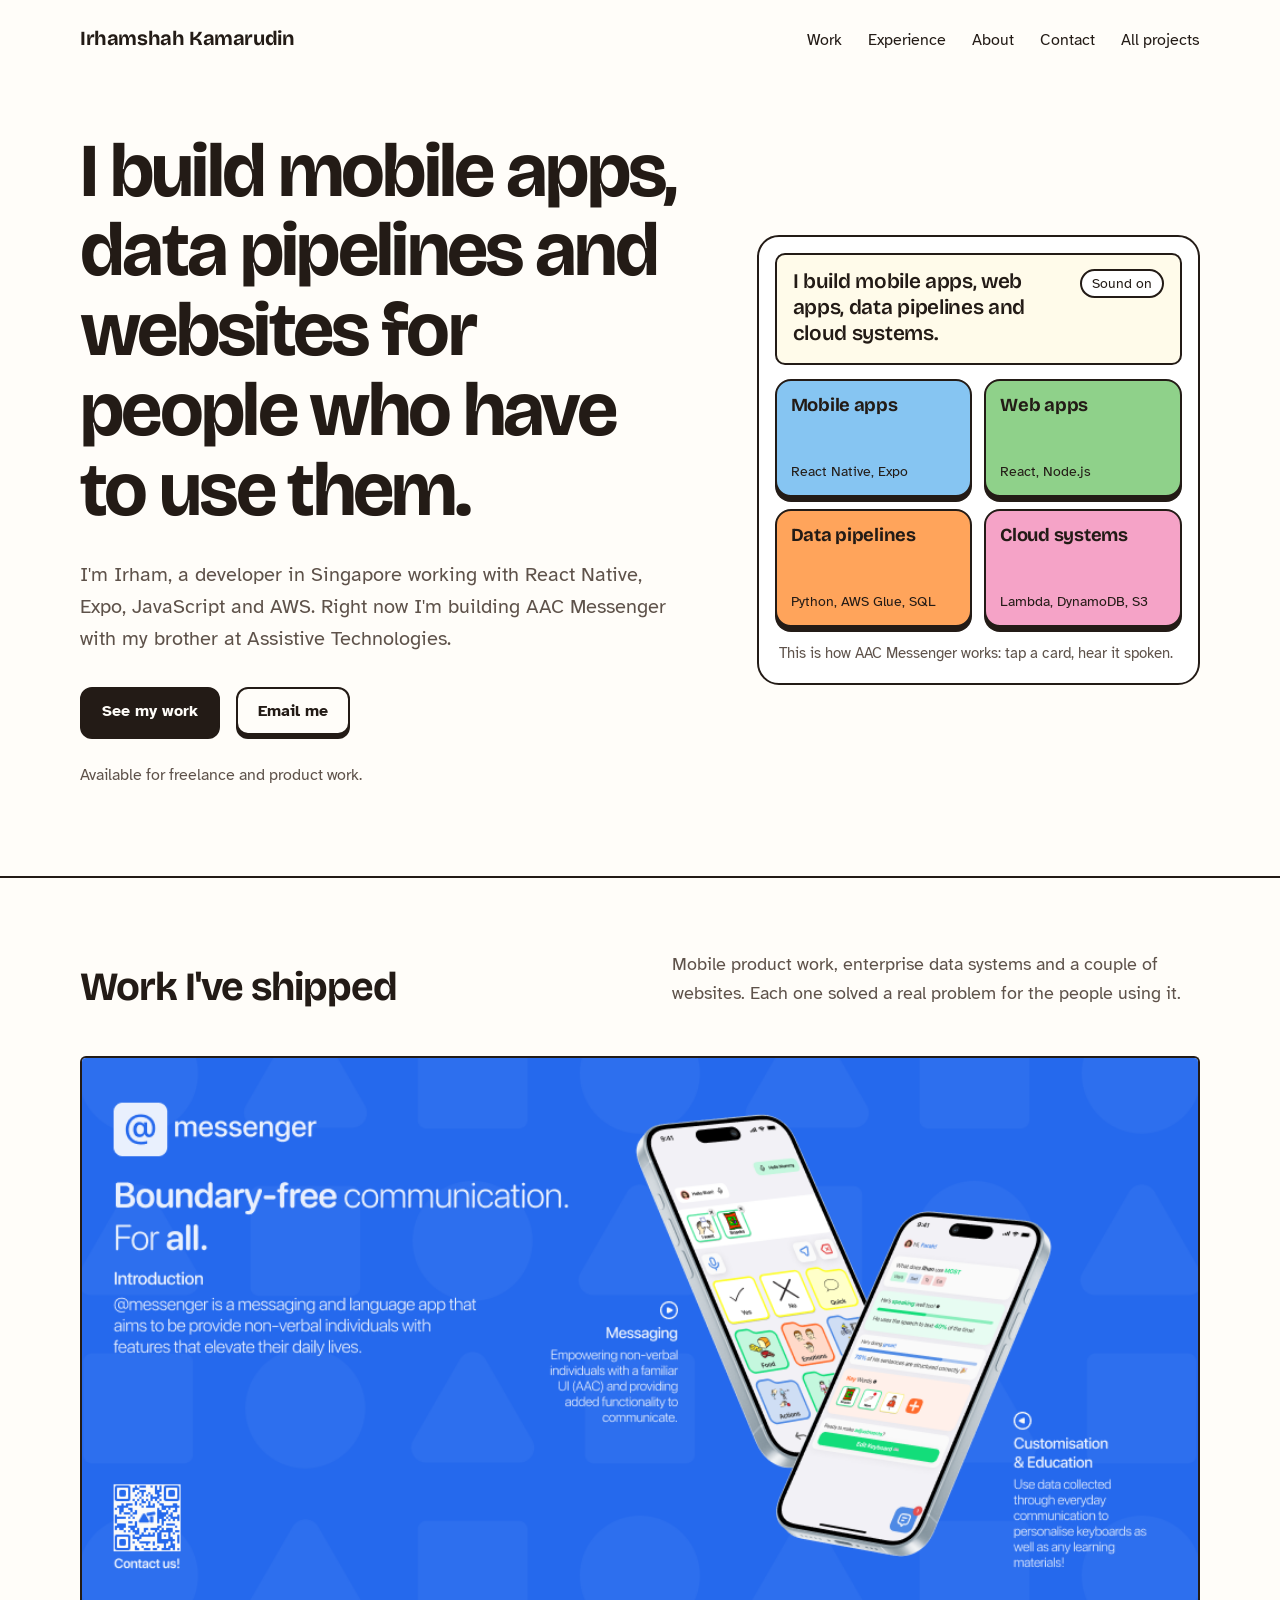
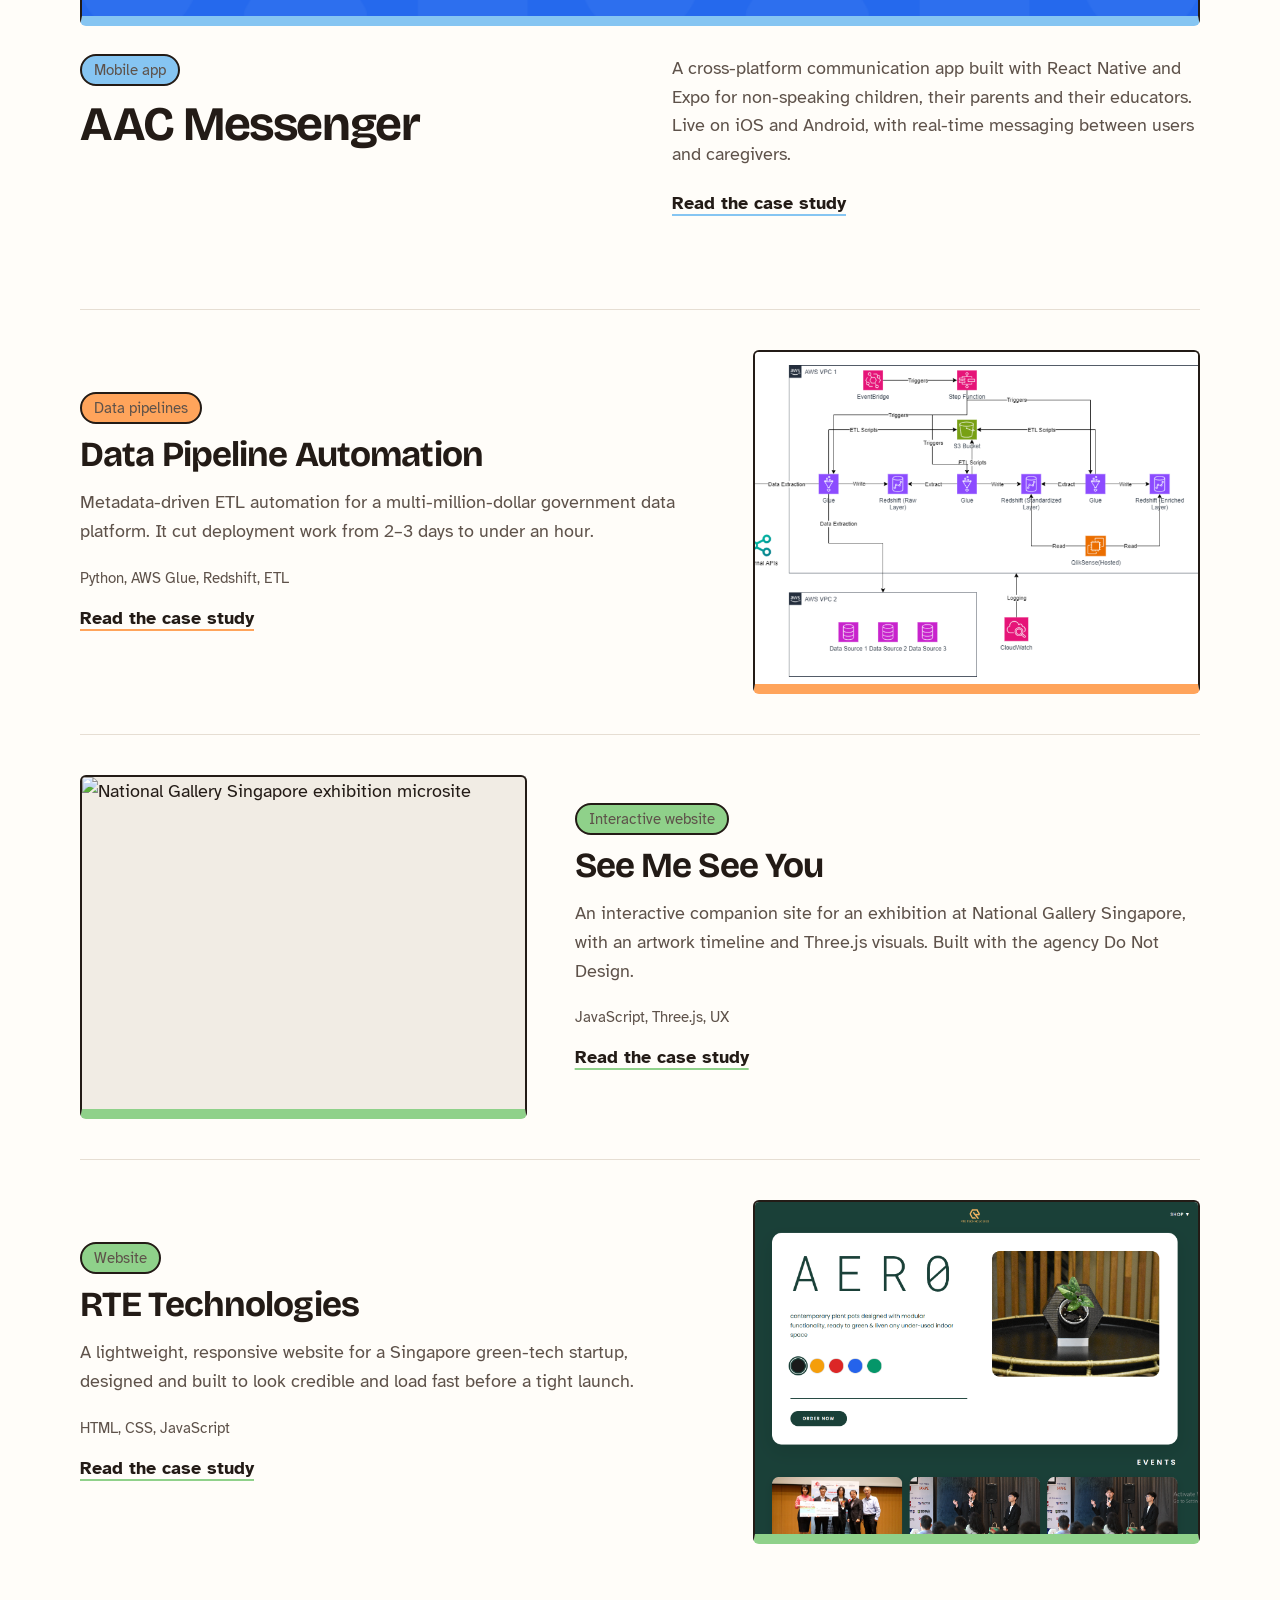
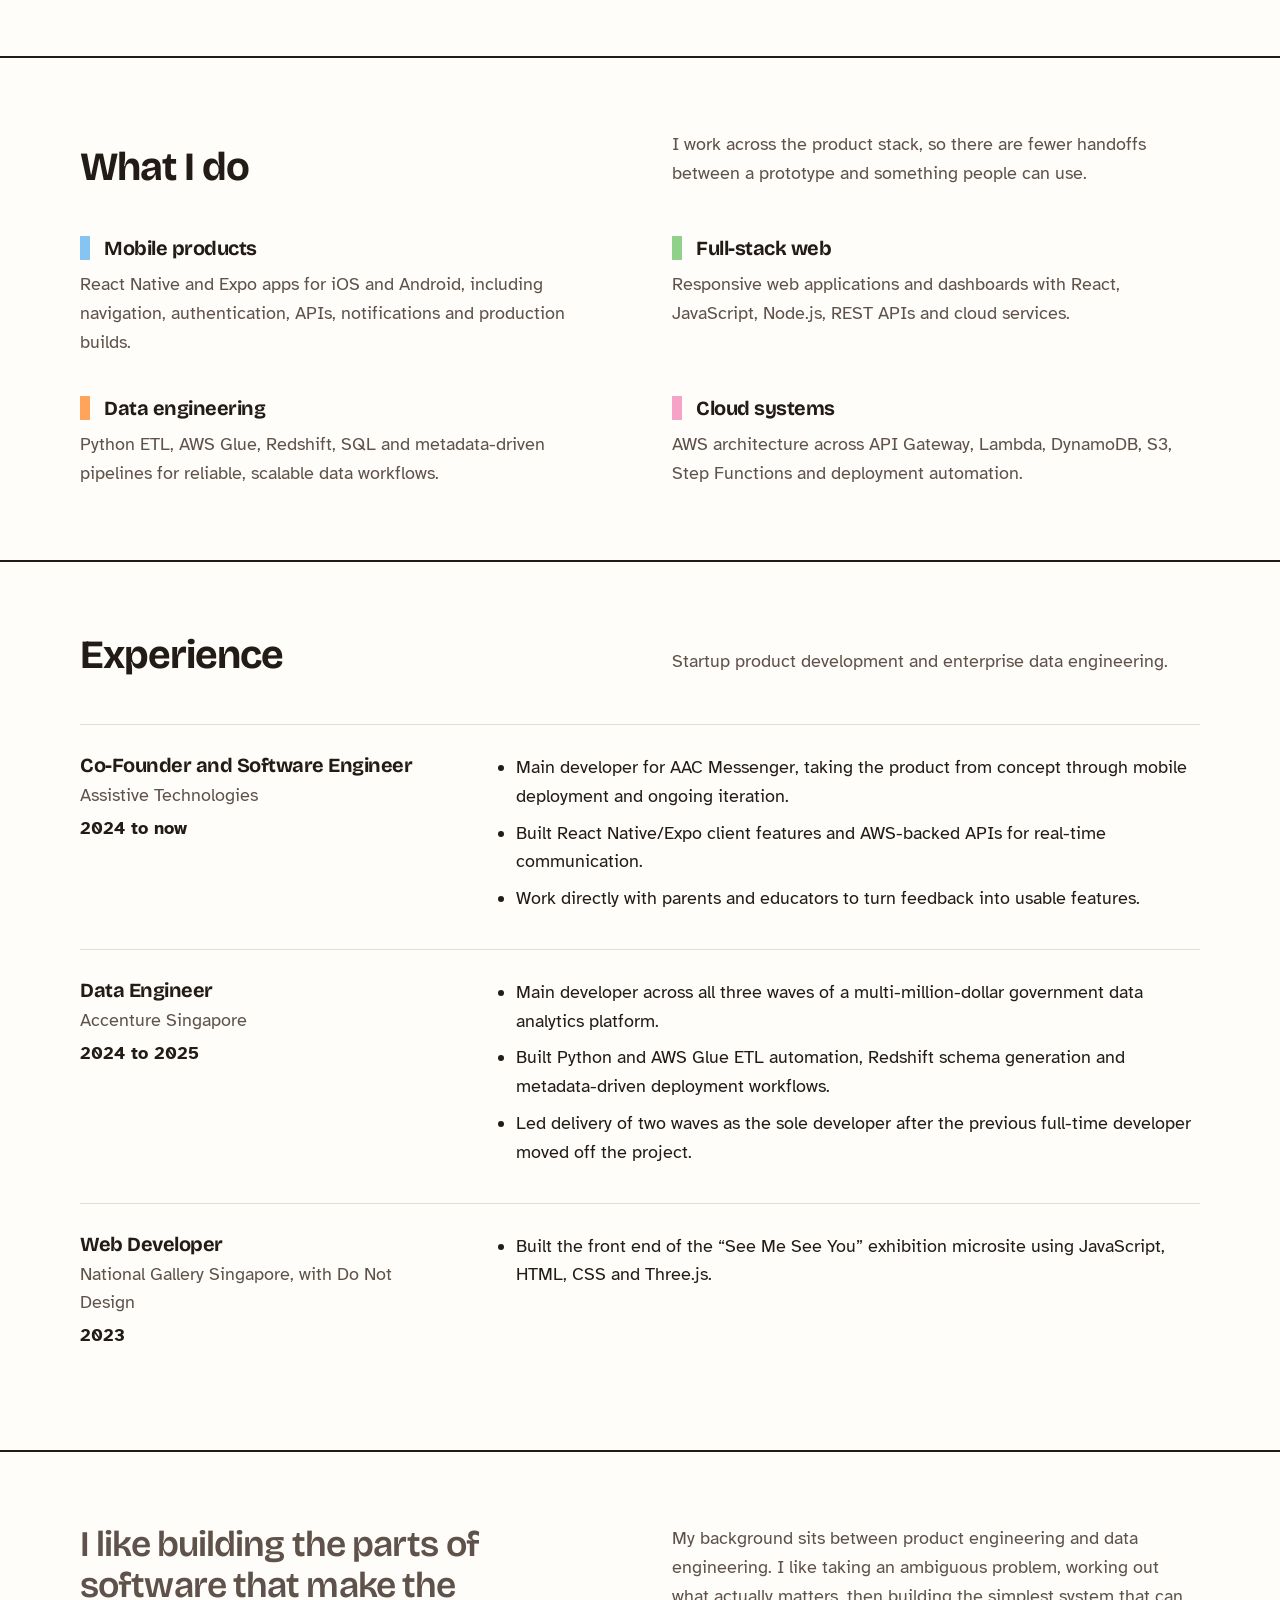
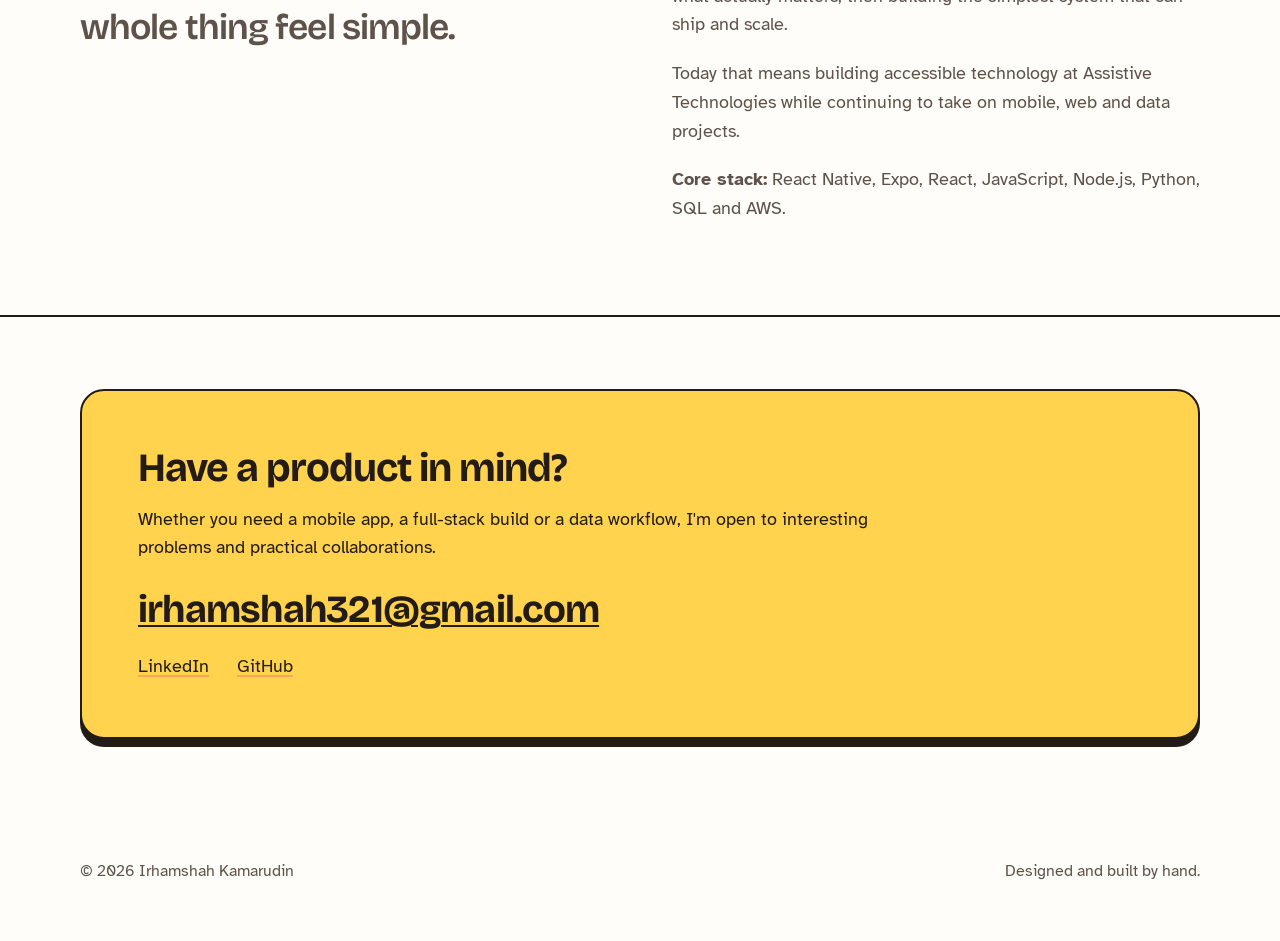
==== commit 9d13544a: "updated new redesign" ====
--- a/index.html
+++ b/index.html
@@ -1,879 +1,244 @@
 <!DOCTYPE html>
 <html lang="en">
-
 <head>
-    <meta charset="UTF-8">
-    <meta name="viewport" content="width=device-width, initial-scale=1.0">
-    <meta name="description"
-        content="Irhamshah Kamarudin is a full-stack, React Native and data engineer building production-ready digital products.">
-    <title>Irhamshah Kamarudin — Developer & Product Builder</title>
-    <link rel="icon" type="image/png" href="images/icon.png">
-    <link rel="preconnect" href="https://fonts.googleapis.com">
-    <link rel="preconnect" href="https://fonts.gstatic.com" crossorigin>
-    <link
-        href="https://fonts.googleapis.com/css2?family=DM+Mono:wght@400;500&family=Inter:wght@400;500;600;700;800&display=swap"
-        rel="stylesheet">
-    <style>
-        :root {
-            --bg: #09090b;
-            --surface: #111114;
-            --surface2: #17171b;
-            --text: #f5f5f5;
-            --muted: #a1a1aa;
-            --line: #27272a;
-            --accent: #7c3aed;
-            --accent2: #22d3ee;
-            --max: 1180px;
-        }
-
-        * {
-            box-sizing: border-box;
-            margin: 0;
-            padding: 0
-        }
-
-        html {
-            scroll-behavior: smooth
-        }
-
-        body {
-            font-family: Inter, system-ui, sans-serif;
-            background: var(--bg);
-            color: var(--text);
-            line-height: 1.6
-        }
-
-        a {
-            color: inherit;
-            text-decoration: none
-        }
-
-        .container {
-            width: min(var(--max), calc(100% - 40px));
-            margin: auto
-        }
-
-        nav {
-            position: sticky;
-            top: 0;
-            z-index: 20;
-            background: rgba(9, 9, 11, .78);
-            backdrop-filter: blur(16px);
-            border-bottom: 1px solid rgba(255, 255, 255, .06)
-        }
-
-        .nav {
-            height: 72px;
-            display: flex;
-            align-items: center;
-            justify-content: space-between
-        }
-
-        .logo {
-            font-weight: 800;
-            letter-spacing: -.04em
-        }
-
-        .logo span {
-            color: #a78bfa
-        }
-
-        .navlinks {
-            display: flex;
-            gap: 28px;
-            align-items: center;
-            font-size: 14px;
-            color: var(--muted)
-        }
-
-        .navlinks a:hover {
-            color: var(--text)
-        }
-
-        .nav-cta {
-            padding: 9px 14px;
-            border: 1px solid var(--line);
-            border-radius: 999px;
-            color: var(--text)
-        }
-
-        .hero {
-            min-height: calc(100vh - 72px);
-            display: flex;
-            align-items: center;
-            padding: 80px 0 100px;
-            position: relative;
-            overflow: hidden
-        }
-
-        .hero:before {
-            content: "";
-            position: absolute;
-            width: 700px;
-            height: 700px;
-            right: -260px;
-            top: -220px;
-            background: radial-gradient(circle, rgba(124, 58, 237, .22), transparent 65%);
-            pointer-events: none
-        }
-
-        .hero:after {
-            content: "";
-            position: absolute;
-            inset: 0;
-            background-image: linear-gradient(rgba(255, 255, 255, .025) 1px, transparent 1px), linear-gradient(90deg, rgba(255, 255, 255, .025) 1px, transparent 1px);
-            background-size: 48px 48px;
-            mask-image: linear-gradient(to bottom, black, transparent 85%);
-            pointer-events: none
-        }
-
-        .hero-inner {
-            position: relative;
-            z-index: 1;
-            max-width: 940px
-        }
-
-        .eyebrow {
-            font: 500 12px "DM Mono", monospace;
-            color: #a78bfa;
-            letter-spacing: .14em;
-            text-transform: uppercase;
-            margin-bottom: 22px
-        }
-
-        h1 {
-            font-size: clamp(3.4rem, 8vw, 7.6rem);
-            line-height: .92;
-            letter-spacing: -.075em;
-            max-width: 1050px
-        }
-
-        .gradient {
-            background: linear-gradient(100deg, #fff 15%, #c4b5fd 52%, #67e8f9);
-            -webkit-background-clip: text;
-            background-clip: text;
-            color: transparent
-        }
-
-        .hero-copy {
-            max-width: 700px;
-            margin: 30px 0 34px;
-            color: var(--muted);
-            font-size: clamp(1.05rem, 2vw, 1.25rem)
-        }
-
-        .actions {
-            display: flex;
-            gap: 12px;
-            flex-wrap: wrap
-        }
-
-        .btn {
-            display: inline-flex;
-            align-items: center;
-            gap: 9px;
-            padding: 13px 18px;
-            border-radius: 10px;
-            font-weight: 600;
-            font-size: 14px;
-            border: 1px solid var(--line);
-            transition: .2s
-        }
-
-        .btn-primary {
-            background: #fff;
-            color: #09090b;
-            border-color: #fff
-        }
-
-        .btn-primary:hover {
-            transform: translateY(-2px)
-        }
-
-        .btn-ghost:hover {
-            background: var(--surface2);
-            border-color: #3f3f46
-        }
-
-        .availability {
-            display: inline-flex;
-            align-items: center;
-            gap: 8px;
-            margin-top: 26px;
-            color: var(--muted);
-            font-size: 13px
-        }
-
-        .dot {
-            width: 8px;
-            height: 8px;
-            border-radius: 50%;
-            background: #22c55e;
-            box-shadow: 0 0 14px #22c55e
-        }
-
-        section {
-            padding: 100px 0
-        }
-
-        .section-head {
-            display: flex;
-            justify-content: space-between;
-            align-items: end;
-            gap: 30px;
-            margin-bottom: 34px
-        }
-
-        .kicker {
-            font: 500 12px "DM Mono", monospace;
-            color: #71717a;
-            text-transform: uppercase;
-            letter-spacing: .12em;
-            margin-bottom: 9px
-        }
-
-        h2 {
-            font-size: clamp(2rem, 4vw, 3.3rem);
-            letter-spacing: -.055em;
-            line-height: 1
-        }
-
-        .section-note {
-            max-width: 430px;
-            color: var(--muted);
-            font-size: 14px
-        }
-
-        .featured {
-            display: grid;
-            grid-template-columns: 1.15fr .85fr;
-            border: 1px solid var(--line);
-            border-radius: 22px;
-            overflow: hidden;
-            background: linear-gradient(135deg, #141419, #0d0d10);
-            min-height: 440px
-        }
-
-        .featured-media {
-            min-height: 440px;
-            position: relative;
-            background: #0e0e12;
-            overflow: hidden
-        }
-
-        .featured-media img {
-            width: 100%;
-            height: 100%;
-            object-fit: cover;
-            display: block;
-            opacity: .88
-        }
-
-        .featured-media:after {
-            content: "";
-            position: absolute;
-            inset: 0;
-            background: linear-gradient(90deg, transparent 45%, #0d0d10 100%)
-        }
-
-        .featured-content {
-            padding: 48px;
-            display: flex;
-            flex-direction: column;
-            justify-content: center
-        }
-
-        .pill {
-            display: inline-flex;
-            width: max-content;
-            padding: 6px 9px;
-            border: 1px solid #3f3f46;
-            border-radius: 999px;
-            color: #c4b5fd;
-            font: 500 11px "DM Mono", monospace;
-            text-transform: uppercase;
-            letter-spacing: .08em;
-            margin-bottom: 18px
-        }
-
-        .featured h3 {
-            font-size: clamp(2rem, 4vw, 3.2rem);
-            letter-spacing: -.06em;
-            line-height: 1.02;
-            margin-bottom: 16px
-        }
-
-        .featured p {
-            color: var(--muted);
-            font-size: 15px;
-            margin-bottom: 22px
-        }
-
-        .metrics {
-            display: grid;
-            grid-template-columns: repeat(3, 1fr);
-            gap: 10px;
-            margin: 8px 0 28px
-        }
-
-        .metric {
-            padding: 13px;
-            border: 1px solid var(--line);
-            border-radius: 10px;
-            background: rgba(255, 255, 255, .025)
-        }
-
-        .metric strong {
-            display: block;
-            font-size: 18px
-        }
-
-        .metric span {
-            display: block;
-            color: #71717a;
-            font-size: 11px;
-            margin-top: 3px
-        }
-
-        .arrow {
-            font-size: 18px
-        }
-
-        .projects {
-            display: grid;
-            grid-template-columns: repeat(2, 1fr);
-            gap: 18px
-        }
-
-        .card {
-            border: 1px solid var(--line);
-            border-radius: 18px;
-            background: var(--surface);
-            overflow: hidden;
-            transition: .25s
-        }
-
-        .card:hover {
-            transform: translateY(-5px);
-            border-color: #52525b
-        }
-
-        .card-img {
-            height: 250px;
-            background: #15151a;
-            overflow: hidden
-        }
-
-        .card-img img {
-            width: 100%;
-            height: 100%;
-            object-fit: cover;
-            transition: .4s
-        }
-
-        .card:hover .card-img img {
-            transform: scale(1.03)
-        }
-
-        .card-body {
-            padding: 24px
-        }
-
-        .card-meta {
-            display: flex;
-            justify-content: space-between;
-            gap: 15px;
-            margin-bottom: 10px;
-            color: #71717a;
-            font: 500 11px "DM Mono", monospace;
-            text-transform: uppercase
-        }
-
-        .card h3 {
-            font-size: 24px;
-            letter-spacing: -.04em;
-            margin-bottom: 9px
-        }
-
-        .card p {
-            color: var(--muted);
-            font-size: 14px;
-            margin-bottom: 18px
-        }
-
-        .tags {
-            display: flex;
-            gap: 7px;
-            flex-wrap: wrap
-        }
-
-        .tag {
-            padding: 5px 8px;
-            border-radius: 7px;
-            background: #1c1c21;
-            border: 1px solid #29292f;
-            color: #a1a1aa;
-            font: 400 11px "DM Mono", monospace
-        }
-
-        .wide {
-            grid-column: 1/-1;
-            display: grid;
-            grid-template-columns: .9fr 1.1fr
-        }
-
-        .wide .card-img {
-            height: 100%;
-            min-height: 300px
-        }
-
-        .stack {
-            display: grid;
-            grid-template-columns: repeat(2, 1fr);
-            gap: 14px
-        }
-
-        .stack-card {
-            padding: 22px;
-            border: 1px solid var(--line);
-            border-radius: 14px;
-            background: var(--surface)
-        }
-
-        .stack-card h3 {
-            font-size: 16px;
-            margin-bottom: 9px
-        }
-
-        .stack-card p {
-            font-size: 13px;
-            color: var(--muted)
-        }
-
-        .experience {
-            display: grid;
-            grid-template-columns: 1fr 2fr;
-            gap: 40px;
-            padding: 26px 0;
-            border-top: 1px solid var(--line)
-        }
-
-        .experience:last-child {
-            border-bottom: 1px solid var(--line)
-        }
-
-        .role {
-            font-weight: 700
-        }
-
-        .company {
-            color: #a78bfa;
-            font-size: 13px;
-            margin-top: 4px
-        }
-
-        .date {
-            font: 400 11px "DM Mono", monospace;
-            color: #71717a;
-            margin-top: 8px
-        }
-
-        .experience ul {
-            padding-left: 18px;
-            color: var(--muted);
-            font-size: 14px
-        }
-
-        .experience li {
-            margin-bottom: 7px
-        }
-
-        .about {
-            display: grid;
-            grid-template-columns: .8fr 1.2fr;
-            gap: 70px
-        }
-
-        .about-lead {
-            font-size: clamp(1.5rem, 3vw, 2.5rem);
-            letter-spacing: -.04em;
-            line-height: 1.15
-        }
-
-        .about-copy {
-            color: var(--muted);
-            font-size: 15px
-        }
-
-        .about-copy p {
-            margin-bottom: 18px
-        }
-
-        .contact {
-            border: 1px solid var(--line);
-            border-radius: 22px;
-            padding: 55px;
-            background: radial-gradient(circle at 80% 20%, rgba(124, 58, 237, .16), transparent 35%), var(--surface)
-        }
-
-        .contact h2 {
-            max-width: 650px
-        }
-
-        .contact p {
-            color: var(--muted);
-            margin: 18px 0 26px;
-            max-width: 600px
-        }
-
-        footer {
-            padding: 35px 0;
-            color: #52525b;
-            border-top: 1px solid var(--line);
-            font: 400 11px "DM Mono", monospace
-        }
-
-        @media(max-width:800px) {
-            .navlinks {
-                display: none
-            }
-
-            .hero {
-                padding: 70px 0
-            }
-
-            .featured,
-            .wide,
-            .about {
-                grid-template-columns: 1fr
-            }
-
-            .featured-media {
-                min-height: 280px
-            }
-
-            .featured-content {
-                padding: 30px
-            }
-
-            .projects {
-                grid-template-columns: 1fr
-            }
-
-            .stack {
-                grid-template-columns: 1fr
-            }
-
-            .experience {
-                grid-template-columns: 1fr;
-                gap: 12px
-            }
-
-            .section-head {
-                display: block
-            }
-
-            .section-note {
-                margin-top: 15px
-            }
-        }
-    </style>
+<meta charset="UTF-8">
+<meta name="viewport" content="width=device-width, initial-scale=1.0">
+<meta name="description" content="Irhamshah Kamarudin is a full-stack, React Native and data engineer building production-ready digital products.">
+<title>Irhamshah Kamarudin, developer</title>
+<link rel="icon" type="image/png" href="images/icon.png">
+<link rel="preconnect" href="https://fonts.googleapis.com">
+<link rel="preconnect" href="https://fonts.gstatic.com" crossorigin>
+<link href="https://fonts.googleapis.com/css2?family=Atkinson+Hyperlegible:ital,wght@0,400;0,700;1,400&family=Bricolage+Grotesque:opsz,wght@12..96,500..800&display=swap" rel="stylesheet">
+<link rel="stylesheet" href="style.css">
 </head>
-
 <body>
-    <nav>
-        <div class="container nav"><a class="logo" href="#">Irham<span>.</span></a>
-            <div class="navlinks"><a href="#work">Work</a><a href="#experience">Experience</a><a
-                    href="#about">About</a><a href="#contact">Contact</a><a class="nav-cta" href="projects.html">All
-                    projects
-                    ↗</a></div>
-        </div>
+
+<header class="top">
+  <div class="wrap">
+    <a class="name" href="index.html">Irhamshah Kamarudin</a>
+    <nav aria-label="Main">
+      <a href="#work">Work</a>
+      <a href="#experience">Experience</a>
+      <a href="#about">About</a>
+      <a href="#contact">Contact</a>
+      <a href="projects.html">All projects</a>
     </nav>
-
-    <header class="hero">
-        <div class="container hero-inner">
-            <div class="eyebrow">Full-stack developer · Mobile · Data</div>
-            <h1>I build <span class="gradient">real products</span>, not
-                just demos.</h1>
-            <p class="hero-copy">I'm Irham, a developer focused on React
-                Native, Expo, JavaScript and cloud systems. I turn ideas
-                into production-ready mobile and web products, backed by
-                scalable APIs and data infrastructure.</p>
-            <div class="actions"><a class="btn btn-primary" href="#work">See
-                    my work <span>↓</span></a><a class="btn btn-ghost" href="mailto:irhamshah321@gmail.com">Let's work
-                    together
-                    ↗</a></div>
-            <div class="availability"><span class="dot"></span> Available
-                for freelance & product work</div>
-        </div>
-    </header>
-
-    <main>
-        <section id="work">
-            <div class="container">
-                <div class="section-head">
-                    <div>
-                        <div class="kicker">01 /
-                            Selected work</div>
-                        <h2>Built, shipped,
-                            used.</h2>
-                    </div>
-                    <p class="section-note">A mix of
-                        product engineering, mobile development and data
-                        systems. Each project solves a real problem for real
-                        users.</p>
-                </div>
-
-                <a class="featured" href="project-assistive-tech.html">
-                    <div class="featured-media"><img src="images/banner-aacmessenger.png" alt="AAC Messenger"></div>
-                    <div class="featured-content"><span class="pill">Featured · Product</span>
-                        <h3>AAC
-                            Messenger</h3>
-                        <p>A cross-platform AAC
-                            communication app built with React Native and
-                            Expo, designed around the needs of non-speaking
-                            children, parents and educators.</p>
-                        <div class="metrics">
-                            <div class="metric"><strong>iOS</strong><span>App
-                                    Store</span></div>
-                            <div class="metric"><strong>Android</strong><span>Play
-                                    Store</span></div>
-                            <div class="metric"><strong>Real-time</strong><span>Messaging</span></div>
-                        </div>
-                        <span class="btn btn-ghost">Read the case study
-                            <span class="arrow">→</span></span>
-                    </div>
-                </a>
-
-                <div class="projects" style="margin-top:18px">
-                    <a class="card" href="project-data-engineering.html">
-                        <div class="card-img"><img src="images/data-diagram.png"
-                                alt="AWS data engineering architecture"></div>
-                        <div class="card-body">
-                            <div class="card-meta"><span>Enterprise ·
-                                    Data</span><span>Case study
-                                    →</span></div>
-                            <h3>Data Pipeline
-                                Automation</h3>
-                            <p>Metadata-driven ETL
-                                automation for a multi-million-dollar
-                                government data platform. Reduced deployment
-                                work from 2–3 days to under an hour.</p>
-                            <div class="tags"><span class="tag">Python</span><span class="tag">AWS Glue</span><span
-                                    class="tag">Redshift</span><span class="tag">ETL</span></div>
-                        </div>
-                    </a>
-                    <a class="card" href="project-national-gallery.html">
-                        <div class="card-img"><img src="images/smsy_website_gif.gif"
-                                alt="National Gallery Singapore exhibition microsite"></div>
-                        <div class="card-body">
-                            <div class="card-meta"><span>Creative ·
-                                    Web</span><span>Case study
-                                    →</span></div>
-                            <h3>See Me See
-                                You</h3>
-                            <p>An interactive digital companion
-                                for National Gallery Singapore, combining
-                                visual storytelling, an artwork timeline and
-                                Three.js experiences.</p>
-                            <div class="tags"><span class="tag">JavaScript</span><span class="tag">Three.js</span><span
-                                    class="tag">UX</span></div>
-                        </div>
-                    </a>
-                    <a class="card wide" href="project-rte-technologies.html">
-                        <div class="card-img"><img src="images/rte-banner.png" alt="RTE Technologies website"></div>
-                        <div class="card-body">
-                            <div class="card-meta"><span>Startup ·
-                                    Web</span><span>Case study
-                                    →</span></div>
-                            <h3>RTE
-                                Technologies</h3>
-                            <p>Designed and built a
-                                lightweight, responsive website for a
-                                Singapore green-tech startup, balancing
-                                credibility, speed and a tight launch
-                                timeline.</p>
-                            <div class="tags"><span class="tag">HTML</span><span class="tag">CSS</span><span
-                                    class="tag">JavaScript</span><span class="tag">Responsive</span></div>
-                        </div>
-                    </a>
-                </div>
-            </div>
-        </section>
-
-        <section>
-            <div class="container">
-                <div class="section-head">
-                    <div>
-                        <div class="kicker">02 / What I do</div>
-                        <h2>From idea
-                            to shipped product.</h2>
-                    </div>
-                    <p class="section-note">I work across the product
-                        stack, which means fewer handoffs and a clearer path
-                        from prototype to production.</p>
-                </div>
-                <div class="stack">
-                    <div class="stack-card">
-                        <h3>01 · Mobile
-                            products</h3>
-                        <p>React Native + Expo apps for iOS
-                            and Android, including navigation,
-                            authentication, APIs, notifications and
-                            production builds.</p>
-                    </div>
-                    <div class="stack-card">
-                        <h3>02 · Full-stack
-                            web</h3>
-                        <p>Responsive web applications and
-                            dashboards with React, JavaScript, Node.js, REST
-                            APIs and cloud services.</p>
-                    </div>
-                    <div class="stack-card">
-                        <h3>03 · Data
-                            engineering</h3>
-                        <p>Python ETL, AWS Glue,
-                            Redshift, SQL and metadata-driven pipelines for
-                            reliable, scalable data workflows.</p>
-                    </div>
-                    <div class="stack-card">
-                        <h3>04 · Cloud
-                            systems</h3>
-                        <p>AWS architecture across API
-                            Gateway, Lambda, DynamoDB, S3, Step Functions
-                            and deployment automation.</p>
-                    </div>
-                </div>
-            </div>
-        </section>
-
-        <section id="experience">
-            <div class="container">
-                <div class="section-head">
-                    <div>
-                        <div class="kicker">03 /
-                            Experience</div>
-                        <h2>Engineering with
-                            ownership.</h2>
-                    </div>
-                    <p class="section-note">I've worked across startup
-                        product development and enterprise data
-                        engineering.</p>
-                </div>
-                <div class="experience">
-                    <div>
-                        <div class="role">Co-Founder &
-                            Software Engineer</div>
-                        <div class="company">Assistive Technologies</div>
-                        <div class="date">2024 —
-                            Present</div>
-                    </div>
-                    <ul>
-                        <li>Main developer for
-                            AAC Messenger, taking the product from concept
-                            through mobile deployment and ongoing
-                            iteration.</li>
-                        <li>Built React Native/Expo
-                            client features and AWS-backed APIs for
-                            real-time communication.</li>
-                        <li>Work directly
-                            with parents and educators to turn product
-                            feedback into usable features.</li>
-                    </ul>
-                </div>
-                <div class="experience">
-                    <div>
-                        <div class="role">Data
-                            Engineer</div>
-                        <div class="company">Accenture
-                            Singapore</div>
-                        <div class="date">2024 —
-                            2025</div>
-                    </div>
-                    <ul>
-                        <li>Main developer across
-                            all three waves of a multi-million-dollar
-                            government data analytics
-                            platform.</li>
-                        <li>Built Python/AWS Glue ETL
-                            automation, Redshift schema generation and
-                            metadata-driven deployment
-                            workflows.</li>
-                        <li>Led delivery of two waves as
-                            the sole developer after the previous full-time
-                            developer transitioned off the
-                            project.</li>
-                    </ul>
-                </div>
-                <div class="experience">
-                    <div>
-                        <div class="role">Web
-                            Developer</div>
-                        <div class="company">National
-                            Gallery Singapore · Do Not Design</div>
-                        <div class="date">2023</div>
-                    </div>
-                    <ul>
-                        <li>Built the
-                            front-end experience for the “See Me See You”
-                            exhibition microsite using JavaScript, HTML, CSS
-                            and Three.js.</li>
-                    </ul>
-                </div>
-            </div>
-        </section>
-
-        <section id="about">
-            <div class="container about">
-                <div>
-                    <div class="kicker">04 / About</div>
-                    <div class="about-lead">I like building the parts of
-                        software that make the whole thing feel
-                        simple.</div>
-                </div>
-                <div class="about-copy">
-                    <p>My
-                        background sits between product engineering and data
-                        engineering. I enjoy taking an ambiguous problem,
-                        figuring out what actually matters, then building
-                        the simplest system that can ship and
-                        scale.</p>
-                    <p>Today, that means building accessible
-                        technology at Assistive Technologies while
-                        continuing to work on mobile, web and data
-                        projects.</p>
-                    <p><strong style="color:#fff">Core
-                            stack:</strong> React Native · Expo · React ·
-                        JavaScript · Node.js · Python · SQL ·
-                        AWS</p>
-                </div>
-            </div>
-        </section>
-
-        <section id="contact">
-            <div class="container">
-                <div class="contact">
-                    <div class="kicker">05 /
-                        Contact</div>
-                    <h2>Have a product in
-                        mind?</h2>
-                    <p>Whether you need a mobile app,
-                        full-stack build or data workflow, I'm open to
-                        interesting problems and practical
-                        collaborations.</p>
-                    <div class="actions"><a class="btn btn-primary" href="mailto:irhamshah321@gmail.com">Email me
-                            ↗</a><a class="btn btn-ghost" target="_blank"
-                            href="https://www.linkedin.com/in/irhamshah-kamarudin-80ab85247/">LinkedIn
-                            ↗</a><a class="btn btn-ghost" target="_blank" href="https://github.com/Irhamshah">GitHub
-                            ↗</a></div>
-                </div>
-            </div>
-        </section>
-    </main>
-    <footer>
-        <div class="container">© 2026 Irhamshah Kamarudin · Designed &
-            built from scratch.</div>
-    </footer>
+  </div>
+</header>
+
+<main>
+  <section class="hero">
+    <div class="wrap">
+      <div>
+        <h1>I build mobile apps, data pipelines and websites for people who have to use them.</h1>
+        <p class="intro">I'm Irham, a developer in Singapore working with React Native, Expo, JavaScript and AWS. Right now I'm building AAC Messenger with my brother at Assistive Technologies.</p>
+        <div class="actions">
+          <a class="btn solid" href="#work">See my work</a>
+          <a class="btn" href="mailto:irhamshah321@gmail.com">Email me</a>
+        </div>
+        <p class="avail">Available for freelance and product work.</p>
+      </div>
+
+      <div class="board" id="board">
+        <div class="bar">
+          <p id="sentence" aria-live="polite">I build mobile apps, web apps, data pipelines and cloud systems.</p>
+          <button class="sound" id="sound" type="button" aria-pressed="true" hidden>Sound on</button>
+        </div>
+        <div class="tiles">
+          <button class="tile t-sky" type="button" aria-pressed="false" data-say="mobile apps">Mobile apps<small>React Native, Expo</small></button>
+          <button class="tile t-leaf" type="button" aria-pressed="false" data-say="web apps">Web apps<small>React, Node.js</small></button>
+          <button class="tile t-tangerine" type="button" aria-pressed="false" data-say="data pipelines">Data pipelines<small>Python, AWS Glue, SQL</small></button>
+          <button class="tile t-blossom" type="button" aria-pressed="false" data-say="cloud systems">Cloud systems<small>Lambda, DynamoDB, S3</small></button>
+        </div>
+        <p class="board-hint">This is how AAC Messenger works: tap a card, hear it spoken.</p>
+      </div>
+    </div>
+  </section>
+
+  <section class="block" id="work">
+    <div class="wrap">
+      <div class="block-head">
+        <h2>Work I've shipped</h2>
+        <p>Mobile product work, enterprise data systems and a couple of websites. Each one solved a real problem for the people using it.</p>
+      </div>
+
+      <a class="feature-project cat-sky" href="project-assistive-tech.html">
+        <div class="frame"><img src="images/banner-aacmessenger.png" alt="AAC Messenger app screens"></div>
+        <div class="text">
+          <div>
+            <p class="kind">Mobile app</p>
+            <h3>AAC Messenger</h3>
+          </div>
+          <div>
+            <p>A cross-platform communication app built with React Native and Expo for non-speaking children, their parents and their educators. Live on iOS and Android, with real-time messaging between users and caregivers.</p>
+            <p><span class="read">Read the case study</span></p>
+          </div>
+        </div>
+      </a>
+
+      <a class="project-row cat-tangerine" href="project-data-engineering.html">
+        <div class="frame"><img src="images/data-diagram.png" alt="AWS data engineering architecture diagram"></div>
+        <div class="text">
+          <p class="kind">Data pipelines</p>
+          <h3>Data Pipeline Automation</h3>
+          <p>Metadata-driven ETL automation for a multi-million-dollar government data platform. It cut deployment work from 2–3 days to under an hour.</p>
+          <p class="stack-line">Python, AWS Glue, Redshift, ETL</p>
+          <p><span class="read">Read the case study</span></p>
+        </div>
+      </a>
+
+      <a class="project-row cat-leaf" href="project-national-gallery.html">
+        <div class="frame"><img src="images/smsy_website_gif.gif" alt="National Gallery Singapore exhibition microsite"></div>
+        <div class="text">
+          <p class="kind">Interactive website</p>
+          <h3>See Me See You</h3>
+          <p>An interactive companion site for an exhibition at National Gallery Singapore, with an artwork timeline and Three.js visuals. Built with the agency Do Not Design.</p>
+          <p class="stack-line">JavaScript, Three.js, UX</p>
+          <p><span class="read">Read the case study</span></p>
+        </div>
+      </a>
+
+      <a class="project-row cat-leaf" href="project-rte-technologies.html">
+        <div class="frame"><img src="images/rte-banner.png" alt="RTE Technologies website"></div>
+        <div class="text">
+          <p class="kind">Website</p>
+          <h3>RTE Technologies</h3>
+          <p>A lightweight, responsive website for a Singapore green-tech startup, designed and built to look credible and load fast before a tight launch.</p>
+          <p class="stack-line">HTML, CSS, JavaScript</p>
+          <p><span class="read">Read the case study</span></p>
+        </div>
+      </a>
+    </div>
+  </section>
+
+  <section class="block">
+    <div class="wrap">
+      <div class="block-head">
+        <h2>What I do</h2>
+        <p>I work across the product stack, so there are fewer handoffs between a prototype and something people can use.</p>
+      </div>
+      <div class="skills">
+        <div class="cat-sky"><h3>Mobile products</h3><p>React Native and Expo apps for iOS and Android, including navigation, authentication, APIs, notifications and production builds.</p></div>
+        <div class="cat-leaf"><h3>Full-stack web</h3><p>Responsive web applications and dashboards with React, JavaScript, Node.js, REST APIs and cloud services.</p></div>
+        <div class="cat-tangerine"><h3>Data engineering</h3><p>Python ETL, AWS Glue, Redshift, SQL and metadata-driven pipelines for reliable, scalable data workflows.</p></div>
+        <div class="cat-blossom"><h3>Cloud systems</h3><p>AWS architecture across API Gateway, Lambda, DynamoDB, S3, Step Functions and deployment automation.</p></div>
+      </div>
+    </div>
+  </section>
+
+  <section class="block" id="experience">
+    <div class="wrap">
+      <div class="block-head">
+        <h2>Experience</h2>
+        <p>Startup product development and enterprise data engineering.</p>
+      </div>
+
+      <div class="job">
+        <div>
+          <h3>Co-Founder and Software Engineer</h3>
+          <p class="where">Assistive Technologies</p>
+          <p class="when">2024 to now</p>
+        </div>
+        <ul>
+          <li>Main developer for AAC Messenger, taking the product from concept through mobile deployment and ongoing iteration.</li>
+          <li>Built React Native/Expo client features and AWS-backed APIs for real-time communication.</li>
+          <li>Work directly with parents and educators to turn feedback into usable features.</li>
+        </ul>
+      </div>
+
+      <div class="job">
+        <div>
+          <h3>Data Engineer</h3>
+          <p class="where">Accenture Singapore</p>
+          <p class="when">2024 to 2025</p>
+        </div>
+        <ul>
+          <li>Main developer across all three waves of a multi-million-dollar government data analytics platform.</li>
+          <li>Built Python and AWS Glue ETL automation, Redshift schema generation and metadata-driven deployment workflows.</li>
+          <li>Led delivery of two waves as the sole developer after the previous full-time developer moved off the project.</li>
+        </ul>
+      </div>
+
+      <div class="job">
+        <div>
+          <h3>Web Developer</h3>
+          <p class="where">National Gallery Singapore, with Do Not Design</p>
+          <p class="when">2023</p>
+        </div>
+        <ul>
+          <li>Built the front end of the “See Me See You” exhibition microsite using JavaScript, HTML, CSS and Three.js.</li>
+        </ul>
+      </div>
+    </div>
+  </section>
+
+  <section class="block" id="about">
+    <div class="wrap about">
+      <p class="lead">I like building the parts of software that make the whole thing feel simple.</p>
+      <div>
+        <p>My background sits between product engineering and data engineering. I like taking an ambiguous problem, working out what actually matters, then building the simplest system that can ship and scale.</p>
+        <p>Today that means building accessible technology at Assistive Technologies while continuing to take on mobile, web and data projects.</p>
+        <p><strong>Core stack:</strong> React Native, Expo, React, JavaScript, Node.js, Python, SQL and AWS.</p>
+      </div>
+    </div>
+  </section>
+
+  <section class="block" id="contact">
+    <div class="wrap">
+      <div class="contact">
+        <h2>Have a product in mind?</h2>
+        <p>Whether you need a mobile app, a full-stack build or a data workflow, I'm open to interesting problems and practical collaborations.</p>
+        <a class="mail" href="mailto:irhamshah321@gmail.com">irhamshah321@gmail.com</a>
+        <p class="links">
+          <a href="https://www.linkedin.com/in/irhamshah-kamarudin-80ab85247/" target="_blank" rel="noopener">LinkedIn</a>
+          <a href="https://github.com/Irhamshah" target="_blank" rel="noopener">GitHub</a>
+        </p>
+      </div>
+    </div>
+  </section>
+</main>
+
+<footer class="foot">
+  <div class="wrap">
+    <span>© 2026 Irhamshah Kamarudin</span>
+    <span>Designed and built by hand.</span>
+  </div>
+</footer>
+
+<script>
+(function () {
+  var sentence = document.getElementById('sentence');
+  var soundBtn = document.getElementById('sound');
+  var tiles = Array.prototype.slice.call(document.querySelectorAll('.tile'));
+  var original = sentence.textContent;
+  var canSpeak = 'speechSynthesis' in window;
+  var soundOn = true;
+
+  if (canSpeak) {
+    soundBtn.hidden = false;
+    soundBtn.addEventListener('click', function () {
+      soundOn = !soundOn;
+      soundBtn.setAttribute('aria-pressed', String(soundOn));
+      soundBtn.textContent = soundOn ? 'Sound on' : 'Sound off';
+      if (!soundOn) window.speechSynthesis.cancel();
+    });
+  }
+
+  tiles.forEach(function (tile) {
+    tile.addEventListener('click', function () {
+      var wasOn = tile.getAttribute('aria-pressed') === 'true';
+      tiles.forEach(function (t) { t.setAttribute('aria-pressed', 'false'); });
+      if (wasOn) { sentence.textContent = original; return; }
+      tile.setAttribute('aria-pressed', 'true');
+      var line = 'I build ' + tile.getAttribute('data-say') + '.';
+      sentence.textContent = line;
+      if (canSpeak && soundOn) {
+        window.speechSynthesis.cancel();
+        window.speechSynthesis.speak(new SpeechSynthesisUtterance(line));
+      }
+    });
+  });
+})();
+</script>
 </body>
-
 </html>
--- a/style.css
+++ b/style.css
@@ -0,0 +1,990 @@
+/* Irhamshah Kamarudin — portfolio
+   Palette borrows from AAC boards: colour marks the kind of thing, not decoration.
+   sky = mobile, leaf = web, tangerine = data, blossom = cloud, sun = highlight */
+
+:root {
+  --ink: #231b16;
+  --page: #fffdf9;
+  --soft: #5e524a;
+  --rule: #e6ded3;
+  --sun: #ffd34e;
+  --sky: #86c5f2;
+  --leaf: #8fd18a;
+  --tangerine: #ffa45b;
+  --blossom: #f5a3c7;
+  --cat: var(--sun);
+  --focus: #1f5fbf;
+  --display: "Bricolage Grotesque", "Atkinson Hyperlegible", system-ui, sans-serif;
+  --body: "Atkinson Hyperlegible", system-ui, sans-serif;
+  --wrap: 1120px;
+}
+
+*,
+*::before,
+*::after {
+  box-sizing: border-box;
+}
+
+html {
+  scroll-behavior: smooth;
+}
+
+@media (prefers-reduced-motion: reduce) {
+  html {
+    scroll-behavior: auto;
+  }
+
+  * {
+    transition: none !important;
+  }
+}
+
+body {
+  margin: 0;
+  background: var(--page);
+  color: var(--ink);
+  font: 400 1.125rem/1.6 var(--body);
+  -webkit-font-smoothing: antialiased;
+}
+
+img {
+  display: block;
+  max-width: 100%;
+  height: auto;
+}
+
+p {
+  margin: 0 0 1.1em;
+  max-width: 62ch;
+}
+
+a {
+  color: inherit;
+  text-decoration-thickness: 2px;
+  text-underline-offset: 3px;
+  text-decoration-color: var(--tangerine);
+}
+
+a:hover {
+  text-decoration-color: var(--ink);
+}
+
+:focus-visible {
+  outline: 3px solid var(--focus);
+  outline-offset: 3px;
+  border-radius: 4px;
+}
+
+.wrap {
+  width: min(var(--wrap), calc(100% - 48px));
+  margin-inline: auto;
+}
+
+h1,
+h2,
+h3 {
+  font-family: var(--display);
+  font-weight: 700;
+  line-height: 1.05;
+  letter-spacing: -0.025em;
+  margin: 0;
+}
+
+h1 {
+  font-size: clamp(2.5rem, 6vw, 4.75rem);
+  letter-spacing: -0.035em;
+}
+
+h2 {
+  font-size: clamp(1.75rem, 3.4vw, 2.5rem);
+}
+
+h3 {
+  font-size: 1.25rem;
+  line-height: 1.2;
+}
+
+/* ---------- top bar ---------- */
+.top {
+  padding: 26px 0;
+}
+
+.top .wrap {
+  display: flex;
+  flex-wrap: wrap;
+  gap: 10px 32px;
+  align-items: baseline;
+  justify-content: space-between;
+}
+
+.name {
+  font: 700 1.25rem var(--display);
+  letter-spacing: -0.02em;
+  text-decoration: none;
+}
+
+.top nav {
+  display: flex;
+  flex-wrap: wrap;
+  gap: 6px 26px;
+  font-size: 1rem;
+}
+
+.top nav a {
+  text-decoration: none;
+  padding: 2px 0;
+  border-bottom: 2px solid transparent;
+}
+
+.top nav a:hover,
+.top nav a[aria-current] {
+  border-bottom-color: var(--ink);
+}
+
+/* ---------- buttons ---------- */
+.btn {
+  display: inline-block;
+  padding: 12px 20px;
+  border: 2px solid var(--ink);
+  border-radius: 12px;
+  font: 700 1rem var(--body);
+  text-decoration: none;
+  background: var(--page);
+  box-shadow: 0 4px 0 var(--ink);
+  transition: transform .12s, box-shadow .12s;
+}
+
+.btn:hover {
+  transform: translateY(2px);
+  box-shadow: 0 2px 0 var(--ink);
+}
+
+.btn:active {
+  transform: translateY(4px);
+  box-shadow: 0 0 0 var(--ink);
+}
+
+.btn.solid {
+  background: var(--ink);
+  color: var(--page);
+}
+
+.btn.sun {
+  background: var(--sun);
+}
+
+.actions {
+  display: flex;
+  flex-wrap: wrap;
+  gap: 14px 16px;
+}
+
+/* ---------- hero ---------- */
+.hero {
+  padding: 48px 0 88px;
+}
+
+.hero .wrap {
+  display: grid;
+  grid-template-columns: minmax(0, 1.15fr) minmax(0, .85fr);
+  gap: clamp(32px, 6vw, 80px);
+  align-items: center;
+}
+
+.hero h1 {
+  margin-bottom: 28px;
+}
+
+.hero .intro {
+  font-size: 1.25rem;
+  color: var(--soft);
+  margin-bottom: 32px;
+}
+
+.hero .avail {
+  margin: 28px 0 0;
+  font-size: 1rem;
+  color: var(--soft);
+}
+
+/* tile board: the one memorable thing */
+.board {
+  border: 2px solid var(--ink);
+  border-radius: 22px;
+  padding: 16px;
+  background: #fff;
+}
+
+.bar {
+  display: flex;
+  align-items: flex-start;
+  justify-content: space-between;
+  gap: 14px;
+  min-height: 112px;
+  padding: 14px 16px;
+  margin-bottom: 14px;
+  border: 2px solid var(--ink);
+  border-radius: 10px;
+  background: #fffbea;
+}
+
+.bar p {
+  margin: 0;
+  font: 600 1.3rem/1.25 var(--display);
+  letter-spacing: -0.015em;
+}
+
+.sound {
+  flex: none;
+  font: 400 .875rem var(--body);
+  padding: 4px 10px;
+  border: 2px solid var(--ink);
+  border-radius: 999px;
+  background: #fff;
+  cursor: pointer;
+  color: var(--ink);
+}
+
+.sound[aria-pressed="false"] {
+  color: var(--soft);
+  border-style: dashed;
+}
+
+.tiles {
+  display: grid;
+  grid-template-columns: 1fr 1fr;
+  gap: 12px;
+}
+
+.tile {
+  display: flex;
+  flex-direction: column;
+  justify-content: space-between;
+  gap: 18px;
+  min-height: 118px;
+  padding: 14px;
+  text-align: left;
+  cursor: pointer;
+  border: 2px solid var(--ink);
+  border-radius: 16px;
+  color: var(--ink);
+  font: 700 1.15rem/1.15 var(--display);
+  letter-spacing: -0.015em;
+  box-shadow: 0 5px 0 var(--ink);
+  transition: transform .12s, box-shadow .12s;
+}
+
+.tile small {
+  font: 400 .875rem/1.3 var(--body);
+  letter-spacing: 0;
+}
+
+.tile:hover {
+  transform: translateY(2px);
+  box-shadow: 0 3px 0 var(--ink);
+}
+
+.tile[aria-pressed="true"],
+.tile:active {
+  transform: translateY(5px);
+  box-shadow: 0 0 0 var(--ink);
+}
+
+.t-sky {
+  background: var(--sky);
+}
+
+.t-leaf {
+  background: var(--leaf);
+}
+
+.t-tangerine {
+  background: var(--tangerine);
+}
+
+.t-blossom {
+  background: var(--blossom);
+}
+
+.board-hint {
+  margin: 14px 4px 2px;
+  font-size: .9375rem;
+  color: var(--soft);
+}
+
+/* ---------- sections ---------- */
+.block {
+  padding: 72px 0;
+  border-top: 2px solid var(--ink);
+}
+
+.block-head {
+  display: grid;
+  grid-template-columns: minmax(0, 1fr) minmax(0, 1fr);
+  gap: 24px 64px;
+  align-items: end;
+  margin-bottom: 48px;
+}
+
+.block-head p {
+  margin: 0;
+  color: var(--soft);
+}
+
+/* ---------- work ---------- */
+.feature-project {
+  display: block;
+  text-decoration: none;
+  margin-bottom: 72px;
+}
+
+.frame {
+  border: 2px solid var(--ink);
+  border-bottom: 10px solid var(--cat);
+  border-radius: 6px;
+  overflow: hidden;
+  background: #f1ece4;
+}
+
+.frame img {
+  width: 100%;
+  aspect-ratio: 16 / 8;
+  object-fit: cover;
+}
+
+.feature-project .text {
+  display: grid;
+  grid-template-columns: minmax(0, 1fr) minmax(0, 1fr);
+  gap: 16px 64px;
+  padding-top: 28px;
+}
+
+.feature-project h3 {
+  font-size: clamp(2rem, 4vw, 3rem);
+  letter-spacing: -0.03em;
+}
+
+.kind {
+  display: inline-block;
+  margin: 0 0 10px;
+  padding: 2px 12px;
+  border: 2px solid var(--ink);
+  border-radius: 999px;
+  background: var(--cat);
+  font-size: .9375rem;
+}
+
+.text p {
+  color: var(--soft);
+}
+
+.read {
+  font-weight: 700;
+  color: var(--ink) !important;
+  text-decoration: underline;
+  text-decoration-thickness: 2px;
+  text-decoration-color: var(--cat);
+  text-underline-offset: 5px;
+}
+
+a:hover .read {
+  text-decoration-color: var(--ink);
+}
+
+.project-row {
+  display: grid;
+  grid-template-columns: minmax(0, 5fr) minmax(0, 7fr);
+  gap: 48px;
+  align-items: center;
+  text-decoration: none;
+  padding: 40px 0;
+  border-top: 1px solid var(--rule);
+}
+
+.project-row:nth-of-type(even) {
+  grid-template-columns: minmax(0, 7fr) minmax(0, 5fr);
+}
+
+.project-row:nth-of-type(even) .frame {
+  order: 2;
+}
+
+.project-row .frame img {
+  aspect-ratio: 4 / 3;
+}
+
+.project-row h3 {
+  font-size: clamp(1.6rem, 3vw, 2.2rem);
+  margin-bottom: 12px;
+}
+
+.stack-line {
+  font-size: .9375rem;
+  color: var(--soft);
+  margin: 0 0 14px;
+}
+
+.cat-sky {
+  --cat: var(--sky);
+}
+
+.cat-leaf {
+  --cat: var(--leaf);
+}
+
+.cat-tangerine {
+  --cat: var(--tangerine);
+}
+
+.cat-blossom {
+  --cat: var(--blossom);
+}
+
+/* ---------- what I do ---------- */
+.skills {
+  display: grid;
+  grid-template-columns: 1fr 1fr;
+  gap: 40px 64px;
+}
+
+.skills h3 {
+  padding-left: 14px;
+  border-left: 10px solid var(--cat);
+  margin-bottom: 10px;
+}
+
+.skills p {
+  color: var(--soft);
+  margin: 0;
+}
+
+/* ---------- experience ---------- */
+.job {
+  display: grid;
+  grid-template-columns: minmax(0, 1fr) minmax(0, 2fr);
+  gap: 16px 64px;
+  padding: 28px 0;
+  border-top: 1px solid var(--rule);
+}
+
+.job:first-of-type {
+  border-top: 0;
+  padding-top: 0;
+}
+
+.job h3 {
+  margin-bottom: 4px;
+}
+
+.job .where {
+  margin: 0;
+  color: var(--soft);
+}
+
+.job .when {
+  margin: 4px 0 0;
+  font-weight: 700;
+}
+
+.job ul {
+  margin: 0;
+  padding-left: 20px;
+  max-width: 62ch;
+}
+
+.job li {
+  margin-bottom: 8px;
+}
+
+/* ---------- about ---------- */
+.about {
+  display: grid;
+  grid-template-columns: minmax(0, 1fr) minmax(0, 1fr);
+  gap: 32px 64px;
+}
+
+.about .lead {
+  font: 600 clamp(1.6rem, 3vw, 2.25rem)/1.15 var(--display);
+  letter-spacing: -0.025em;
+  margin: 0;
+  max-width: 20ch;
+}
+
+.about p {
+  color: var(--soft);
+}
+
+/* ---------- contact ---------- */
+.contact {
+  border: 2px solid var(--ink);
+  border-radius: 24px;
+  background: var(--sun);
+  padding: clamp(28px, 5vw, 56px);
+  box-shadow: 0 8px 0 var(--ink);
+}
+
+.contact h2 {
+  margin-bottom: 16px;
+}
+
+.contact p {
+  margin-bottom: 24px;
+}
+
+.contact .mail {
+  display: inline-block;
+  font: 700 clamp(1.4rem, 3.4vw, 2.4rem) var(--display);
+  letter-spacing: -0.02em;
+  margin-bottom: 20px;
+  text-decoration-color: var(--ink);
+}
+
+.contact .links {
+  display: flex;
+  flex-wrap: wrap;
+  gap: 8px 28px;
+  margin: 0;
+}
+
+/* ---------- footer ---------- */
+.foot {
+  padding: 48px 0 56px;
+  font-size: 1rem;
+  color: var(--soft);
+}
+
+.foot .wrap {
+  display: flex;
+  flex-wrap: wrap;
+  justify-content: space-between;
+  gap: 8px 24px;
+}
+
+/* ---------- projects index ---------- */
+.page-head {
+  padding: 24px 0 48px;
+}
+
+.page-head p {
+  color: var(--soft);
+  font-size: 1.25rem;
+  margin-top: 20px;
+}
+
+.index-list {
+  padding-bottom: 72px;
+}
+
+.index-list .project-row:first-child {
+  border-top: 2px solid var(--ink);
+}
+
+/* ---------- case study ---------- */
+.case-head {
+  padding: 12px 0 40px;
+}
+
+.crumb {
+  display: inline-block;
+  margin-bottom: 28px;
+  font-size: 1rem;
+}
+
+.case-head h1 {
+  margin-bottom: 22px;
+  max-width: 14ch;
+}
+
+.case-head .lead-in {
+  font-size: 1.3rem;
+  color: var(--soft);
+  max-width: 46ch;
+  margin-bottom: 32px;
+}
+
+.facts {
+  display: flex;
+  flex-wrap: wrap;
+  gap: 18px 44px;
+  margin: 0 0 32px;
+  padding: 20px 0;
+  border-block: 2px solid var(--ink);
+}
+
+.facts div {
+  min-width: 120px;
+}
+
+.facts dt {
+  font-size: .9375rem;
+  color: var(--soft);
+}
+
+.facts dd {
+  margin: 2px 0 0;
+  font-weight: 700;
+}
+
+.case-image {
+  margin: 8px 0 72px;
+}
+
+.case-image .frame img {
+  aspect-ratio: auto;
+  max-height: 640px;
+  object-fit: cover;
+}
+
+.case-layout {
+  display: grid;
+  grid-template-columns: 200px minmax(0, 1fr);
+  gap: 0 64px;
+}
+
+.toc {
+  position: sticky;
+  top: 24px;
+  align-self: start;
+  padding: 56px 0 0;
+}
+
+.toc-title {
+  margin: 0 0 12px;
+  font-weight: 700;
+  font-size: 1rem;
+}
+
+.toc a {
+  display: block;
+  padding: 6px 0 6px 14px;
+  border-left: 4px solid var(--rule);
+  font-size: 1rem;
+  line-height: 1.3;
+  text-decoration: none;
+  color: var(--soft);
+}
+
+.toc a:hover {
+  color: var(--ink);
+  border-left-color: var(--ink);
+}
+
+.toc a[aria-current] {
+  color: var(--ink);
+  font-weight: 700;
+  border-left-color: var(--cat);
+}
+
+.part {
+  padding: 56px 0;
+  border-top: 1px solid var(--rule);
+  scroll-margin-top: 16px;
+}
+
+.part:first-child {
+  border-top: 0;
+}
+
+.part>h2 {
+  font-size: 1.1rem;
+  font-weight: 700;
+  margin-bottom: 20px;
+  letter-spacing: -0.01em;
+}
+
+.part-body {
+  max-width: 66ch;
+}
+
+.part-body .lead {
+  color: var(--ink);
+  font: 600 clamp(1.4rem, 2.6vw, 1.9rem)/1.2 var(--display);
+  letter-spacing: -0.02em;
+  margin-bottom: 1.1em;
+}
+
+.part-body p,
+.part-body li {
+  color: var(--soft);
+}
+
+.part-body strong {
+  color: var(--ink);
+}
+
+.part-body ul,
+.part-body ol {
+  padding-left: 22px;
+  margin: 0 0 1.2em;
+}
+
+.part-body li {
+  margin-bottom: 10px;
+}
+
+.part-body h3 {
+  margin: 34px 0 12px;
+}
+
+.part-body>h3:first-child {
+  margin-top: 0;
+}
+
+.part-body .wide-bleed {
+  max-width: none;
+}
+
+.highlight {
+  margin: 30px 0;
+  padding: 4px 0 4px 22px;
+  border-left: 10px solid var(--cat);
+}
+
+.highlight p {
+  margin: 0;
+  color: var(--ink);
+  font: 500 1.35rem/1.35 var(--display);
+  letter-spacing: -0.01em;
+}
+
+.feature-grid {
+  display: grid;
+  grid-template-columns: 1fr 1fr;
+  gap: 16px;
+  margin: 26px 0 8px;
+  max-width: none;
+}
+
+.feature {
+  padding: 18px;
+  border: 2px solid var(--ink);
+  border-radius: 16px;
+  box-shadow: 0 5px 0 var(--ink);
+  background: var(--sky);
+}
+
+.feature:nth-child(4n+2) {
+  background: var(--leaf);
+}
+
+.feature:nth-child(4n+3) {
+  background: var(--tangerine);
+}
+
+.feature:nth-child(4n) {
+  background: var(--blossom);
+}
+
+.feature h3 {
+  margin: 0 0 6px;
+  font-size: 1.1rem;
+}
+
+.feature p {
+  margin: 0;
+  color: var(--ink);
+  font-size: 1rem;
+}
+
+.tech-grid {
+  display: grid;
+  grid-template-columns: repeat(3, 1fr);
+  gap: 24px 32px;
+}
+
+.tech h3 {
+  margin: 0 0 8px;
+  padding-bottom: 8px;
+  border-bottom: 2px solid var(--ink);
+  font-size: 1.05rem;
+}
+
+.tech ul {
+  list-style: none;
+  padding: 0;
+  margin: 0;
+}
+
+.tech li {
+  margin: 0;
+  padding: 3px 0;
+  color: var(--ink);
+  font-size: 1rem;
+}
+
+.impact {
+  display: grid;
+  grid-template-columns: repeat(3, 1fr);
+  gap: 28px;
+  margin: 6px 0 8px;
+  max-width: none;
+}
+
+.impact-card strong {
+  display: inline;
+  font: 700 clamp(1.9rem, 3.4vw, 2.6rem)/1.15 var(--display);
+  letter-spacing: -0.03em;
+  background: linear-gradient(transparent 58%, var(--sun) 58% 92%, transparent 92%);
+}
+
+.impact-card span {
+  display: block;
+  margin-top: 8px;
+  font-size: 1rem;
+  color: var(--soft);
+}
+
+.gallery {
+  display: grid;
+  grid-template-columns: repeat(2, 1fr);
+  gap: 24px;
+  max-width: none;
+}
+
+.gallery-item {
+  margin: 0;
+}
+
+.gallery-item img {
+  border: 2px solid var(--ink);
+  border-radius: 6px;
+  width: 100%;
+}
+
+.gallery-caption {
+  padding-top: 8px;
+  font-size: .9375rem;
+  color: var(--soft);
+}
+
+.next {
+  display: grid;
+  grid-template-columns: 1fr 1fr;
+  gap: 12px 32px;
+  max-width: none;
+}
+
+.next-card {
+  padding: 10px 0 10px 18px;
+  border-left: 6px solid var(--cat);
+}
+
+.next-card p {
+  margin: 0;
+}
+
+.timeline {
+  margin: 6px 0 0;
+  padding-left: 28px;
+  border-left: 2px solid var(--ink);
+  max-width: none;
+}
+
+.timeline-item {
+  position: relative;
+  margin-bottom: 30px;
+}
+
+.timeline-item::before {
+  content: "";
+  position: absolute;
+  left: -38px;
+  top: 6px;
+  width: 16px;
+  height: 16px;
+  border-radius: 50%;
+  border: 2px solid var(--ink);
+  background: var(--cat);
+}
+
+.timeline-title {
+  font: 700 1.15rem var(--display);
+  margin-bottom: 4px;
+}
+
+.timeline-item p {
+  margin: 0;
+}
+
+.more {
+  padding: 72px 0 24px;
+  border-top: 2px solid var(--ink);
+}
+
+.more a {
+  display: block;
+  text-decoration: none;
+}
+
+.more small {
+  display: block;
+  font-size: 1rem;
+  color: var(--soft);
+  margin-bottom: 6px;
+}
+
+.more strong {
+  display: inline;
+  font: 700 clamp(1.8rem, 4.5vw, 3.2rem)/1.1 var(--display);
+  letter-spacing: -0.03em;
+  background: linear-gradient(transparent 62%, var(--cat) 62% 94%, transparent 94%);
+}
+
+.more a:hover strong {
+  background: linear-gradient(transparent 0 0, var(--cat) 0 100%);
+}
+
+/* ---------- small screens ---------- */
+@media (max-width: 860px) {
+  body {
+    font-size: 1.0625rem;
+  }
+
+  .wrap {
+    width: calc(100% - 36px);
+  }
+
+  .hero .wrap,
+  .block-head,
+  .feature-project .text,
+  .project-row,
+  .project-row:nth-of-type(even),
+  .skills,
+  .job,
+  .about,
+  .case-layout {
+    grid-template-columns: 1fr;
+  }
+
+  .project-row:nth-of-type(even) .frame {
+    order: 0;
+  }
+
+  .hero {
+    padding-bottom: 56px;
+  }
+
+  .block {
+    padding: 52px 0;
+  }
+
+  .part {
+    padding: 40px 0;
+  }
+
+  .toc {
+    display: none;
+  }
+
+  .feature-grid,
+  .tech-grid,
+  .impact,
+  .gallery,
+  .next {
+    grid-template-columns: 1fr;
+  }
+
+  .case-head h1 {
+    max-width: none;
+  }
+}
